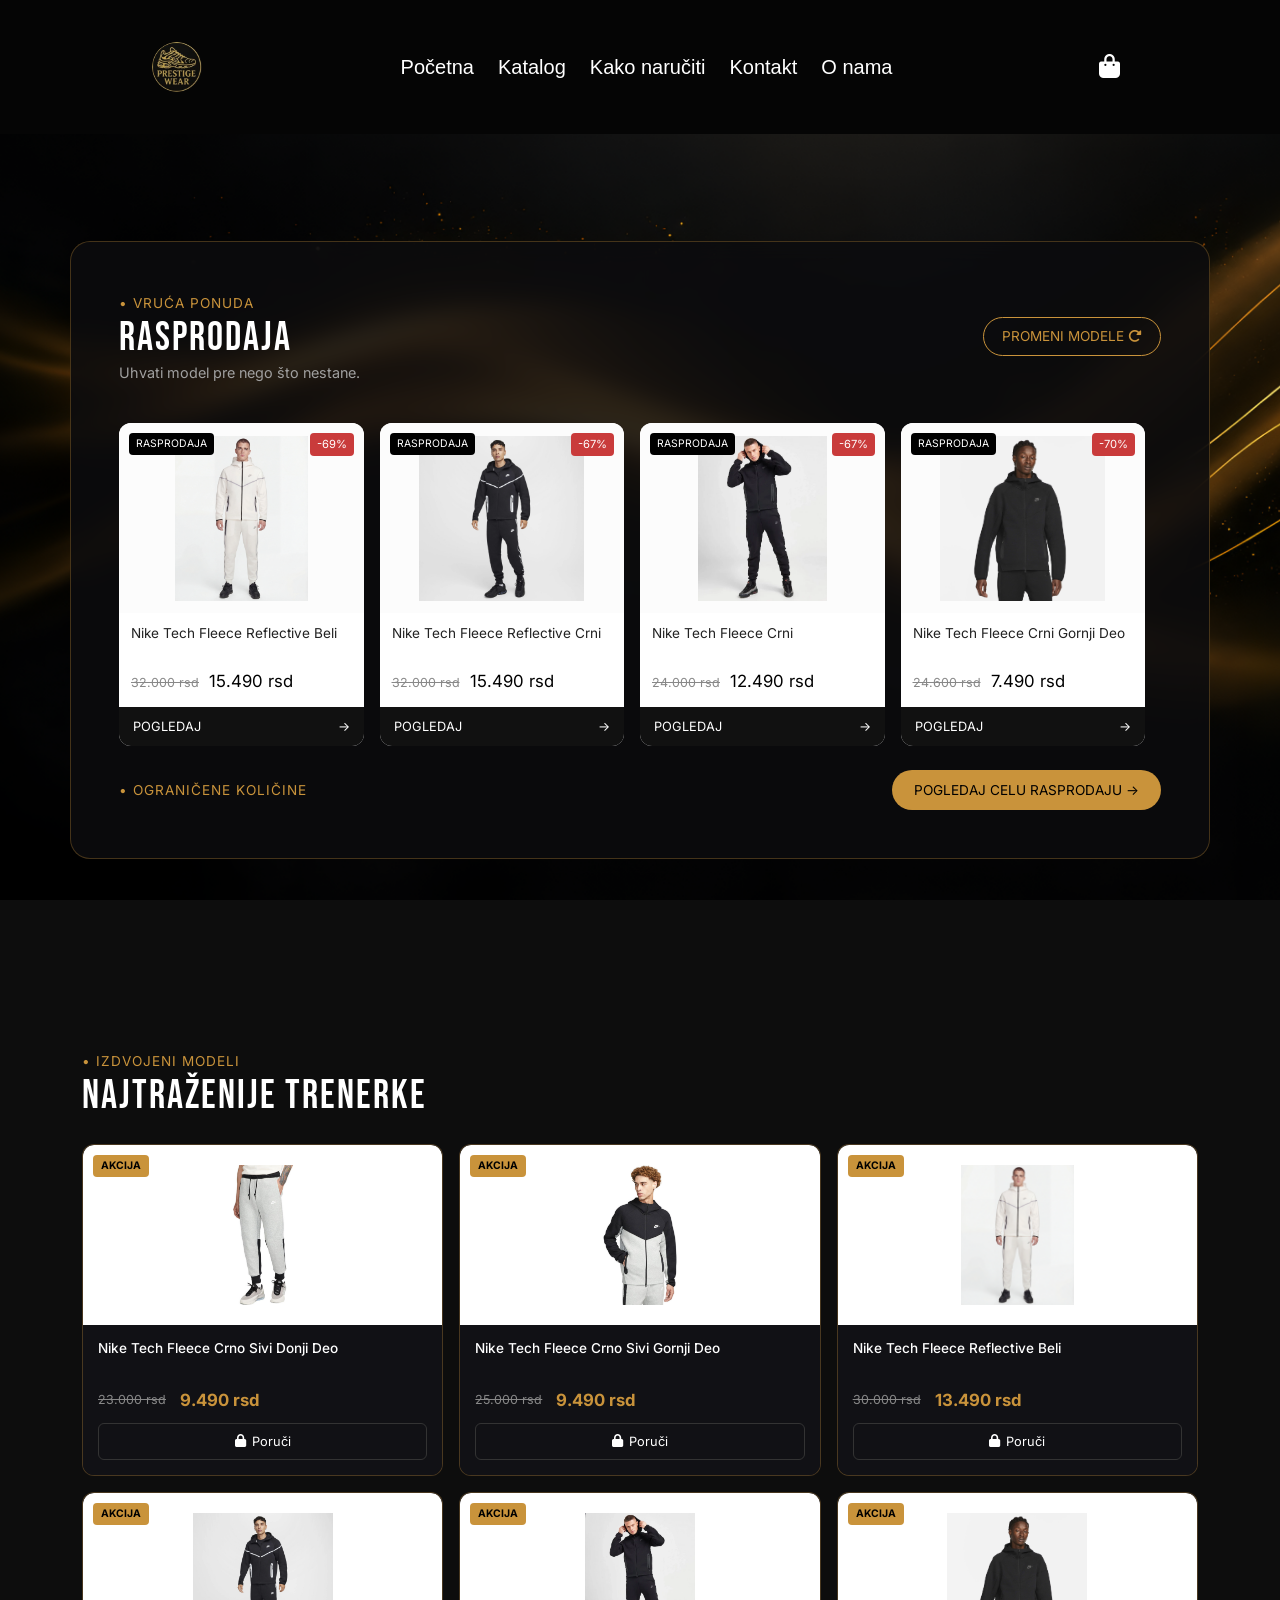
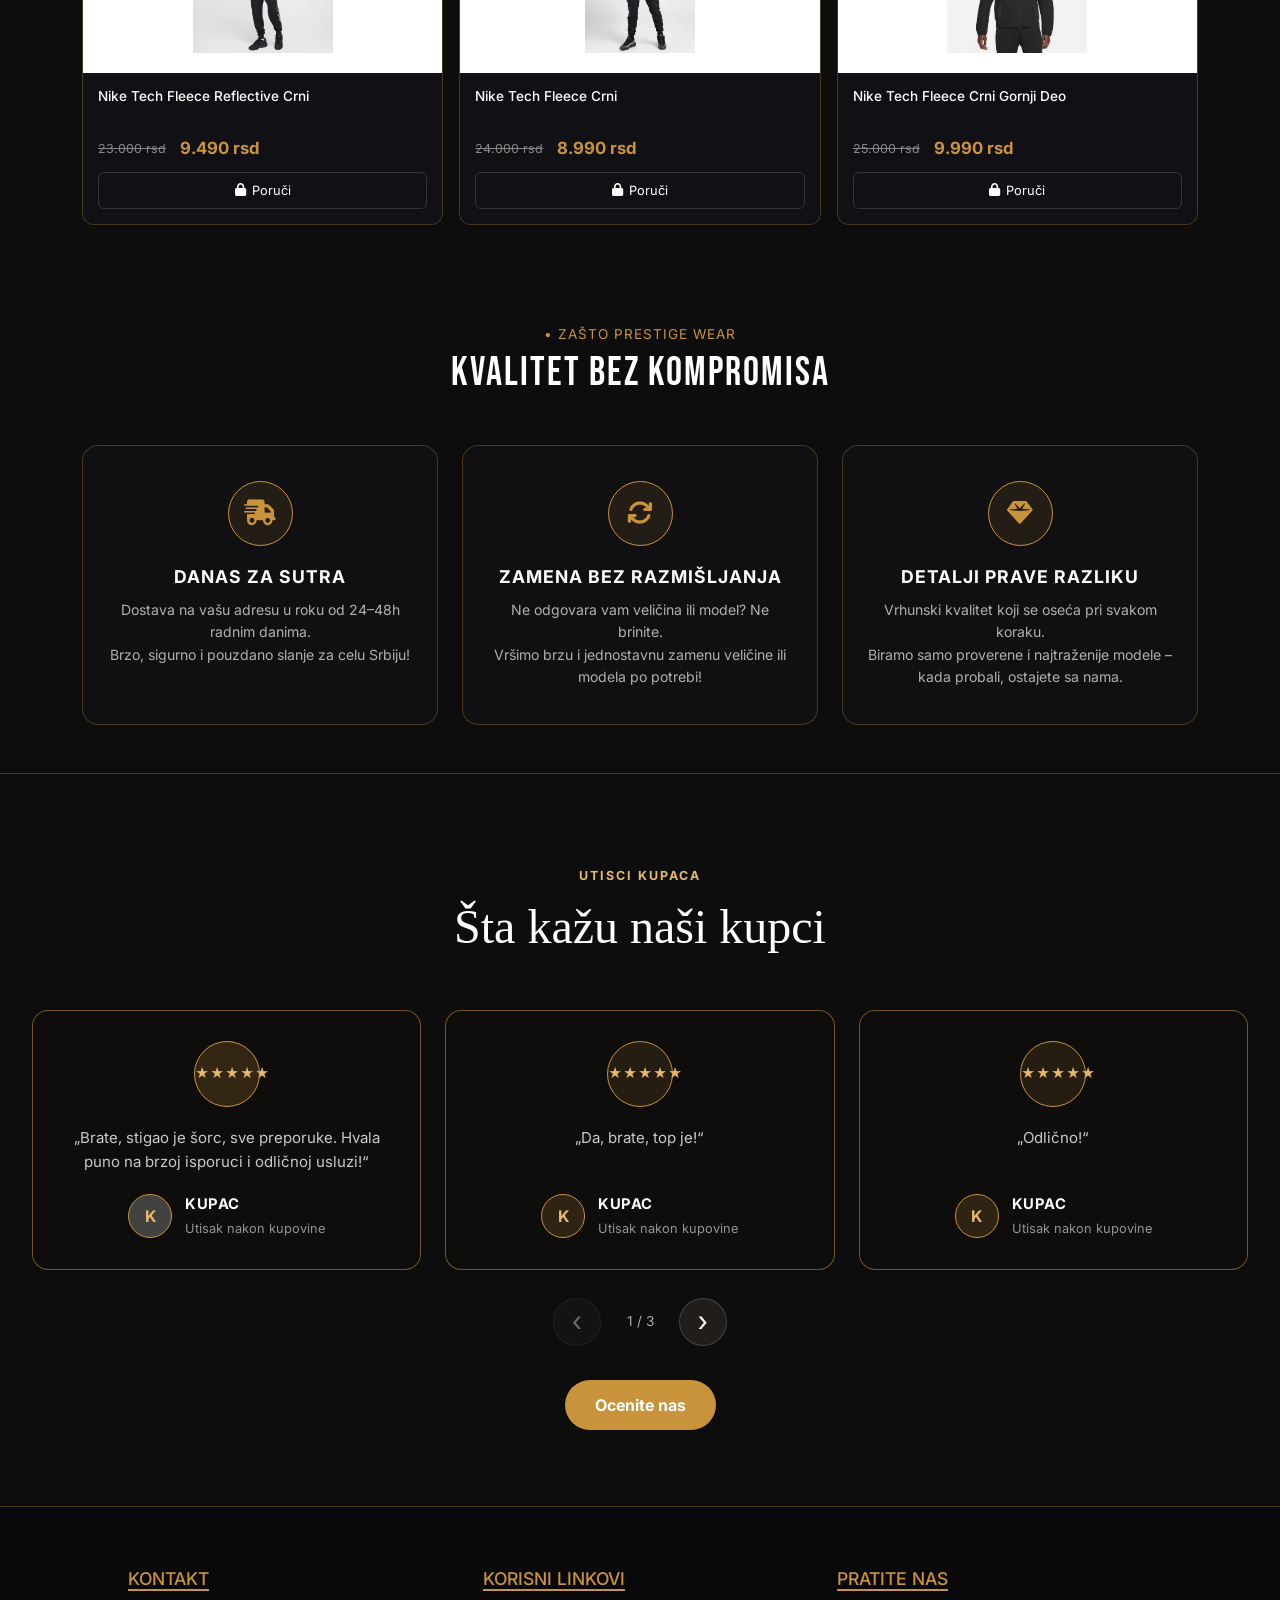
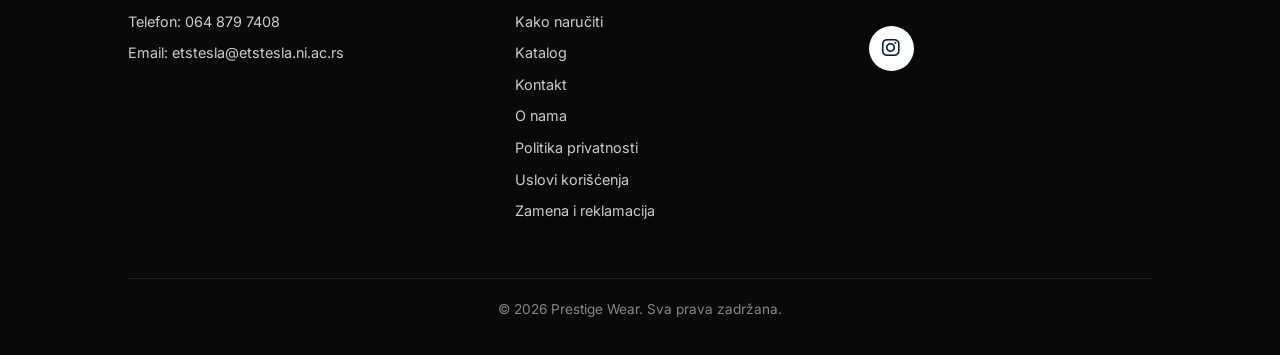
==== index.html @ f00d45bf "Verzija sa dodatom Syna-om i srednjene finese" ====
<!DOCTYPE html>
<html lang="sr">
<head>
    <meta charset="UTF-8">
    <meta name="viewport" content="width=device-width, initial-scale=1.0">
    <title>Prestige Wear | Oficijalni web shop</title>
    
    <link href="https://cdn.jsdelivr.net/npm/bootstrap@5.3.3/dist/css/bootstrap.min.css" rel="stylesheet">
    <link rel="stylesheet" href="./css/style.css">
    <link rel="stylesheet" href="https://cdnjs.cloudflare.com/ajax/libs/font-awesome/6.4.0/css/all.min.css">
    <link rel="preconnect" href="https://fonts.googleapis.com">
    <link rel="preconnect" href="https://fonts.gstatic.com" crossorigin>
    <link href="https://fonts.googleapis.com/css2?family=Bebas+Neue&family=Inter:wght@400;500;700&display=swap" rel="stylesheet">
    <link rel="shortcut icon" href="./img/733505578_18134725846534636_4153955688095906265_n.jpg" type="image/x-icon">
    <link rel="shortcut icon" href="./img/Logo.jpg" type="image/x-icon">
</head>
<body>
    
<header>
    <div class="navigacija d-flex justify-content-between align-items-center">
        <!-- Logo -->
        <a href="../index.html"><img src="../img/Logo.jpg" alt="Logo sajta" style="height: 50px; border-radius: 50%;"></a>
        
        <!-- Desktop Linkovi -->
        <ul class="d-none d-lg-flex mb-0 list-unstyled gap-4">
            <li><a href="../index.html" class="aktivno text-white text-decoration-none">Početna</a></li>
            <li><a href="./html/katalog.html" class="text-white text-decoration-none">Katalog</a></li>
            <li><a href="./html/kakonaruciti.html" class="text-white text-decoration-none">Kako naručiti</a></li>
            <li><a href="./html/kontakt.html" class="text-white text-decoration-none">Kontakt</a></li>
            <li><a href="./html/onama.html" class="text-white text-decoration-none">O nama</a></li>
        </ul>

        <div class="d-flex align-items-center gap-3">
            <!-- Hamburger meni dugme za mobilne -->
            <button class="hamburger-btn d-lg-none" id="otvori-meni">
                 <i class="fas fa-bars"></i>
            </button>
            

            <!-- Korpa -->
            <div class="nav-actions">
                <a href="./html/korpa.html" class="cart-icon-btn position-relative text-white text-decoration-none p-2">
                    <i class="fas fa-shopping-bag fs-4"></i>
                    <span id="broj-u-korpi" class="position-absolute top-0 start-100 translate-middle badge rounded-pill bg-warning text-dark fw-bold" style="display: none; font-size: 0.65rem;">0</span>
                </a>
            </div>
        </div>
    </div>
</header>

<!-- FULLSCREEN OVERLAY MENI (Stoji sakriven dok se ne klikne) -->
<div class="overlay-meni" id="mobilniOverlay">
    <div class="overlay-top">
        <img src="../img/Logo.jpg" alt="Logo sajta" style="border-radius: 50%;">
        <button class="zatvori-meni" id="zatvori-meni">
            ZATVORI <i class="fas fa-xmark"></i>
        </button>
    </div>
    <nav class="overlay-nav">
        <ul>
            <li><a href="../index.html" class="aktivno-overlay">Početna</a></li>
            <li><a href="./html/katalog.html">Katalog</a></li>
            <li><a href="./html/kakonaruciti.html">Kako naručiti</a></li>
            <li><a href="./html/kontakt.html">Kontakt</a></li>
            <li><a href="./html/onama.html">O nama</a></li>
        </ul>
    </nav>
</div>

    <!-- Hero sekcija -->
    <section id="hero" class="py-5">
        <div class="container hero-card-container p-4 p-md-5">
            <!-- Zaglavlje sekcije -->
            <div class="d-flex justify-content-between align-items-center mb-4 flex-wrap gap-3">
                <div>
                    <span class="sub-title">• VRUĆA PONUDA</span>
                    <h1 class="hero-main-title">RASPRODAJA</h1>
                    <p class="hero-subtext">Uhvati model pre nego što nestane.</p>
                </div>
                <div>
                    <button id="btn-promeni" class="btn-promeni-modele">
                        PROMENI MODELE <i class="fa-solid fa-rotate-right ms-1"></i>
                    </button>
                </div>
            </div>

            <!-- Kontejner za kartice -->
            <div class="row g-2 g-md-3" id="products-grid">
                
                <!-- PRVA GRUPA ARTIKALA (Prva 4 modela) -->
                <div class="row g-2 g-md-3 product-group" id="group-0">
                    <div class="col-6 col-lg-3">
                        <div class="product-card">
                            <span class="badge-rasprodaja">RASPRODAJA</span>
                            <span class="badge-popust">-69%</span>
                            <div class="product-img-wrap">
                                <img src="./img/reflectivetechbeli.webp" alt="Nike Air Jordan 4 Retro SE What The">
                            </div>
                            <div class="product-info">
                                <div class="product-title">Nike Tech Fleece Reflective Beli</div>
                                <div>
                                    <span class="price-old">32.000 rsd</span>
                                    <span class="price-new">15.490 rsd</span>
                                </div>
                            </div>
                            <a href="#" class="btn-pogledaj-card">
                                POGLEDAJ <span>&rarr;</span>
                            </a>
                        </div>
                    </div>

                    <div class="col-6 col-lg-3">
                        <div class="product-card">
                            <span class="badge-rasprodaja">RASPRODAJA</span>
                            <span class="badge-popust">-67%</span>
                            <div class="product-img-wrap">
                                <img src="./img/reflectivetechcrni.webp" alt="Nike Air Max Plus Tn Black Orbit Satin Finish">
                            </div>
                            <div class="product-info">
                                <div class="product-title">Nike Tech Fleece Reflective Crni</div>
                                <div>
                                    <span class="price-old">32.000 rsd</span>
                                    <span class="price-new">15.490 rsd</span>
                                </div>
                            </div>
                            <a href="#" class="btn-pogledaj-card">
                                POGLEDAJ <span>&rarr;</span>
                            </a>
                        </div>
                    </div>

                    <div class="col-6 col-lg-3">
                        <div class="product-card">
                            <span class="badge-rasprodaja">RASPRODAJA</span>
                            <span class="badge-popust">-67%</span>
                            <div class="product-img-wrap">
                                <img src="./img/nike tech fleece crni.webp" alt="Nike Air Max Plus TN3 University Blue">
                            </div>
                            <div class="product-info">
                                <div class="product-title">Nike Tech Fleece Crni</div>
                                <div>
                                    <span class="price-old">24.000 rsd</span>
                                    <span class="price-new">12.490 rsd</span>
                                </div>
                            </div>
                            <a href="#" class="btn-pogledaj-card">
                                POGLEDAJ <span>&rarr;</span>
                            </a>
                        </div>
                    </div>

                    <div class="col-6 col-lg-3">
                        <div class="product-card">
                            <span class="badge-rasprodaja">RASPRODAJA</span>
                            <span class="badge-popust">-70%</span>
                            <div class="product-img-wrap">
                                <img src="./img/nike tech fleece gornji deo.jpg" alt="Nike Air Max Plus TN3 Accent">
                            </div>
                            <div class="product-info">
                                <div class="product-title">Nike Tech Fleece Crni Gornji Deo</div>
                                <div>
                                    <span class="price-old">24.600 rsd</span>
                                    <span class="price-new">7.490 rsd</span>
                                </div>
                            </div>
                            <a href="#" class="btn-pogledaj-card">
                                POGLEDAJ <span>&rarr;</span>
                            </a>
                        </div>
                    </div>
                </div>

                <!-- DRUGA GRUPA ARTIKALA (Sledeća 4 modela) -->
                <div class="row g-2 g-md-3 product-group d-none" id="group-1">
                    <div class="col-6 col-lg-3">
                        <div class="product-card">
                            <span class="badge-rasprodaja">RASPRODAJA</span>
                            <span class="badge-popust">-64%</span>
                            <div class="product-img-wrap">
                                <img src="./img/techfleececrnosivikomplet.jpg" alt="Nike Air Max Plus Drift">
                            </div>
                            <div class="product-info">
                                <div class="product-title">Nike Tech Fleece Crno Sivi</div>
                                <div>
                                    <span class="price-old">25.000 rsd</span>
                                    <span class="price-new">12.490 rsd</span>
                                </div>
                            </div>
                            <a href="#" class="btn-pogledaj-card">
                                POGLEDAJ <span>&rarr;</span>
                            </a>
                        </div>
                    </div>

                    <div class="col-6 col-lg-3">
                        <div class="product-card">
                            <span class="badge-rasprodaja">RASPRODAJA</span>
                            <span class="badge-popust">-65%</span>
                            <div class="product-img-wrap">
                                <img src="./img/techfleececrnosivigornji.jpg" alt="Nike Air Max Plus Sunset">
                            </div>
                            <div class="product-info">
                                <div class="product-title">Nike Tech Fleece Crno Sivi Gornji Deo</div>
                                <div>
                                    <span class="price-old">22.500 rsd</span>
                                    <span class="price-new">7.990 rsd</span>
                                </div>
                            </div>
                            <a href="#" class="btn-pogledaj-card">
                                POGLEDAJ <span>&rarr;</span>
                            </a>
                        </div>
                    </div>

                    <div class="col-6 col-lg-3">
                        <div class="product-card">
                            <span class="badge-rasprodaja">RASPRODAJA</span>
                            <span class="badge-popust">-63%</span>
                            <div class="product-img-wrap">
                                <img src="./img/techfleececrnosividonjideo.jpg" alt="Nike Tech Fleece Komplet">
                            </div>
                            <div class="product-info">
                                <div class="product-title">Nike Tech Fleece Crno Sivi Donji Deo</div>
                                <div>
                                    <span class="price-old">18.000 rsd</span>
                                    <span class="price-new">6.490 rsd</span>
                                </div>
                            </div>
                            <a href="#" class="btn-pogledaj-card">
                                POGLEDAJ <span>&rarr;</span>
                            </a>
                        </div>
                    </div>

                    <div class="col-6 col-lg-3">
                        <div class="product-card">
                            <span class="badge-rasprodaja">RASPRODAJA</span>
                            <span class="badge-popust">-58%</span>
                            <div class="product-img-wrap">
                                <img src="./img/techfleecesivijkomplet.jpg" alt="Nike Duks Sa Kapuljačom Black">
                            </div>
                            <div class="product-info">
                                <div class="product-title">Nike Fleece Sivi</div>
                                <div>
                                    <span class="price-old">12.000 rsd</span>
                                    <span class="price-new">4.990 rsd</span>
                                </div>
                            </div>
                            <a href="#" class="btn-pogledaj-card">
                                POGLEDAJ <span>&rarr;</span>
                            </a>
                        </div>
                    </div>
                </div>

            </div>

            <!-- Podnožje sekcije -->
            <div class="d-flex justify-content-between align-items-center mt-4 flex-wrap gap-2">
                <span class="sub-title">• OGRANIČENE KOLIČINE</span>
                <a href="./html/katalog.html" class="btn-pogledaj-sve">POGLEDAJ CELU RASPRODAJU &rarr;</a>
            </div>
        </div>
    </section>

    <!-- Sekcija sa 6 kartica -->
    <section id="katalog" class="py-5">
        <div class="container">
            <div class="mb-4">
                <span class="sub-title">• IZDVOJENI MODELI</span>
                <h2 class="hero-main-title">NAJTRAŽENIJE TRENERKE</h2>
            </div>

            <div class="row g-3">
                <!-- Kartica 1 -->
                <div class="col-6 col-md-4">
                    <div class="catalog-card">
                        <span class="badge-akcija">AKCIJA</span>
                        <div class="catalog-img-wrap">
                            <img src="./img/techfleececrnosividonjideo.jpg" alt="Nike Air Max Plus TN Dark Obsidian">
                        </div>
                        <div class="catalog-info">
                            <div class="catalog-title">Nike Tech Fleece Crno Sivi Donji Deo</div>
                            <div class="catalog-prices">
                                <span class="price-old">23.000 rsd</span>
                                <span class="price-new-gold">9.490 rsd</span>
                            </div>
                            <a href="#" class="btn-odaberi">
                                <i class="fa-solid fa-lock"></i> Poruči
                            </a>
                        </div>
                    </div>
                </div>

                <!-- Kartica 2 -->
                <div class="col-6 col-md-4">
                    <div class="catalog-card">
                        <span class="badge-akcija">AKCIJA</span>
                        <div class="catalog-img-wrap">
                            <img src="./img/techfleececrnosivigornji.jpg" alt="Fragment Design x Nike Mind 001 Black">
                        </div>
                        <div class="catalog-info">
                            <div class="catalog-title">Nike Tech Fleece Crno Sivi Gornji Deo</div>
                            <div class="catalog-prices">
                                <span class="price-old">25.000 rsd</span>
                                <span class="price-new-gold">9.490 rsd</span>
                            </div>
                            <a href="#" class="btn-odaberi">
                                <i class="fa-solid fa-lock"></i> Poruči
                            </a>
                        </div>
                    </div>
                </div>

                <!-- Kartica 3 -->
                <div class="col-6 col-md-4">
                    <div class="catalog-card">
                        <span class="badge-akcija">AKCIJA</span>
                        <div class="catalog-img-wrap">
                            <img src="./img/reflectivetechbeli.webp" alt="Premiata MICK 5890">
                        </div>
                        <div class="catalog-info">
                            <div class="catalog-title">Nike Tech Fleece Reflective Beli</div>
                            <div class="catalog-prices">
                                <span class="price-old">30.000 rsd</span>
                                <span class="price-new-gold">13.490 rsd</span>
                            </div>
                            <a href="#" class="btn-odaberi">
                                <i class="fa-solid fa-lock"></i> Poruči
                            </a>
                        </div>
                    </div>
                </div>

                <!-- Kartica 4 -->
                <div class="col-6 col-md-4">
                    <div class="catalog-card">
                        <span class="badge-akcija">AKCIJA</span>
                        <div class="catalog-img-wrap">
                            <img src="./img/reflectivetechcrni.webp" alt="Nike Air Max Plus TN Light Blue">
                        </div>
                        <div class="catalog-info">
                            <div class="catalog-title">Nike Tech Fleece Reflective Crni</div>
                            <div class="catalog-prices">
                                <span class="price-old">23.000 rsd</span>
                                <span class="price-new-gold">9.490 rsd</span>
                            </div>
                            <a href="#" class="btn-odaberi">
                                <i class="fa-solid fa-lock"></i> Poruči
                            </a>
                        </div>
                    </div>
                </div>

                <!-- Kartica 5 -->
                <div class="col-6 col-md-4">
                    <div class="catalog-card">
                        <span class="badge-akcija">AKCIJA</span>
                        <div class="catalog-img-wrap">
                            <img src="./img/nike tech fleece crni.webp" alt="Nike Air Max Plus Volt Lime">
                        </div>
                        <div class="catalog-info">
                            <div class="catalog-title">Nike Tech Fleece Crni</div>
                            <div class="catalog-prices">
                                <span class="price-old">24.000 rsd</span>
                                <span class="price-new-gold">8.990 rsd</span>
                            </div>
                            <a href="#" class="btn-odaberi">
                                <i class="fa-solid fa-lock"></i> Poruči
                            </a>
                        </div>
                    </div>
                </div>

                <!-- Kartica 6 -->
                <div class="col-6 col-md-4">
                    <div class="catalog-card">
                        <span class="badge-akcija">AKCIJA</span>
                        <div class="catalog-img-wrap">
                            <img src="./img/nike tech fleece gornji deo.jpg" alt="Nike Air Max Plus TN3 Black">
                        </div>
                        <div class="catalog-info">
                            <div class="catalog-title">Nike Tech Fleece Crni Gornji Deo</div>
                            <div class="catalog-prices">
                                <span class="price-old">25.000 rsd</span>
                                <span class="price-new-gold">9.990 rsd</span>
                            </div>
                            <a href="#" class="btn-odaberi">
                                <i class="fa-solid fa-lock"></i> Poruči
                            </a>
                        </div>
                    </div>
                </div>

            </div>
        </div>
    </section>

    <!-- Sekcija: Kvalitet bez kompromisa -->
    <section id="prednosti" class="py-5">
        <div class="container">
            <!-- Naslov sekcije -->
            <div class="text-center mb-5">
                <span class="sub-title">• ZAŠTO PRESTIGE WEAR</span>
                <h2 class="hero-main-title mt-1">KVALITET BEZ KOMPROMISA</h2>
            </div>

            <div class="row g-4">
                <!-- Kartica 1 -->
                <div class="col-12 col-md-4">
                    <div class="feature-card">
                        <div class="feature-icon">
                            <i class="fa-solid fa-truck-fast"></i>
                        </div>
                        <h3 class="feature-title">DANAS ZA SUTRA</h3>
                        <p class="feature-text">
                            Dostava na vašu adresu u roku od 24–48h radnim danima.<br>
                            Brzo, sigurno i pouzdano slanje za celu Srbiju!
                        </p>
                    </div>
                </div>

                <!-- Kartica 2 -->
                <div class="col-12 col-md-4">
                    <div class="feature-card">
                        <div class="feature-icon">
                            <i class="fa-solid fa-arrows-rotate"></i>
                        </div>
                        <h3 class="feature-title">ZAMENA BEZ RAZMIŠLJANJA</h3>
                        <p class="feature-text">
                            Ne odgovara vam veličina ili model? Ne brinite.<br>
                            Vršimo brzu i jednostavnu zamenu veličine ili modela po potrebi!
                        </p>
                    </div>
                </div>

                <!-- Kartica 3 -->
                <div class="col-12 col-md-4">
                    <div class="feature-card">
                        <div class="feature-icon">
                            <i class="fa-solid fa-gem"></i>
                        </div>
                        <h3 class="feature-title">DETALJI PRAVE RAZLIKU</h3>
                        <p class="feature-text">
                            Vrhunski kvalitet koji se oseća pri svakom koraku.<br>
                            Biramo samo proverene i najtraženije modele – kada probali, ostajete sa nama.
                        </p>
                    </div>
                </div>
            </div>
        </div>
    </section>

    <!-- RECENZIJE I PREPORUKE SEKCIJA START -->
<section id="recenzije" class="reviews-section">
    <div class="container reviews-container">
        <div class="reviews-heading">
            <span class="reviews-eyebrow">UTISCI KUPACA</span>
            <h2>Šta kažu naši kupci</h2>
        </div>

        <div class="reviews-grid" id="reviews-grid" aria-live="polite">
          <div class="reviews-track" id="reviews-track">
            <article class="review-card is-featured">
                <div class="review-stars" aria-label="Pozitivan utisak">★★★★★</div>
                <p class="review-quote">„Brate, stigao je šorc, sve preporuke. Hvala puno na brzoj isporuci i odličnoj usluzi!“</p>
                <div class="review-source"><span class="review-avatar">K</span><span><strong>Kupac</strong><small>Utisak nakon kupovine</small></span></div>
            </article>
            <article class="review-card">
                <div class="review-stars" aria-label="Pozitivan utisak">★★★★★</div>
                <p class="review-quote">„Da, brate, top je!“</p>
                <div class="review-source"><span class="review-avatar">K</span><span><strong>Kupac</strong><small>Utisak nakon kupovine</small></span></div>
            </article>
            <article class="review-card">
                <div class="review-stars" aria-label="Pozitivan utisak">★★★★★</div>
                <p class="review-quote">„Odlično!“</p>
                <div class="review-source"><span class="review-avatar">K</span><span><strong>Kupac</strong><small>Utisak nakon kupovine</small></span></div>
            </article>
            <article class="review-card">
                <div class="review-stars" aria-label="Pozitivan utisak">★★★★★</div>
                <p class="review-quote">„Sve ful, imaš moje preporuke!“</p>
                <div class="review-source"><span class="review-avatar">K</span><span><strong>Kupac</strong><small>Utisak nakon kupovine</small></span></div>
            </article>
            <article class="review-card">
                <div class="review-stars" aria-label="Pozitivan utisak">★★★★★</div>
                <p class="review-quote">„Svaka pohvala za saradnju!“</p>
                <div class="review-source"><span class="review-avatar">K</span><span><strong>Kupac</strong><small>Utisak nakon kupovine</small></span></div>
            </article>
            <article class="review-card">
                <div class="review-stars" aria-label="Pozitivan utisak">★★★★★</div>
                <p class="review-quote">„Brza isporuka, hvala puno!“</p>
                <div class="review-source"><span class="review-avatar">K</span><span><strong>Kupac</strong><small>Utisak nakon kupovine</small></span></div>
            </article>
            <article class="review-card">
                <div class="review-stars" aria-label="Pozitivan utisak">★★★★★</div>
                <p class="review-quote">„Šorc je stigao, sve preporuke!“</p>
                <div class="review-source"><span class="review-avatar">K</span><span><strong>Kupac</strong><small>Utisak nakon kupovine</small></span></div>
            </article>
            <article class="review-card">
                <div class="review-stars" aria-label="Pozitivan utisak">★★★★★</div>
                <p class="review-quote">„Top je, hvala!“</p>
                <div class="review-source"><span class="review-avatar">K</span><span><strong>Kupac</strong><small>Utisak nakon kupovine</small></span></div>
            </article>
            <article class="review-card">
                <div class="review-stars" aria-label="Pozitivan utisak">★★★★★</div>
                <p class="review-quote">„Odlična usluga, sve pohvale!“</p>
                <div class="review-source"><span class="review-avatar">K</span><span><strong>Kupac</strong><small>Utisak nakon kupovine</small></span></div>
            </article>
          </div>
        </div>
        <div class="reviews-controls" aria-label="Navigacija kroz recenzije">
            <button class="reviews-arrow" type="button" id="reviews-prev" aria-label="Prethodne tri recenzije">&#8249;</button>
            <span class="reviews-page" id="reviews-page" aria-live="polite">1 / 1</span>
            <button class="reviews-arrow" type="button" id="reviews-next" aria-label="Sledeće tri recenzije">&#8250;</button>
        </div>

        <div class="review-form-wrap">
            <button class="review-open-button" type="button" id="review-open">Ocenite nas</button>
            <form class="review-form" id="review-form" hidden>
                <label for="review-name">Ime kupca</label>
                <input id="review-name" name="name" type="text" maxlength="60" placeholder="Unesite svoje ime" required>
                <label>Vaša ocena</label>
                <div class="review-rating" role="radiogroup" aria-label="Izaberite ocenu">
                    <button type="button" role="radio" aria-checked="false" aria-label="1 zvezdica" data-rating="1">★</button>
                    <button type="button" role="radio" aria-checked="false" aria-label="2 zvezdice" data-rating="2">★</button>
                    <button type="button" role="radio" aria-checked="false" aria-label="3 zvezdice" data-rating="3">★</button>
                    <button type="button" role="radio" aria-checked="false" aria-label="4 zvezdice" data-rating="4">★</button>
                    <button type="button" role="radio" aria-checked="false" aria-label="5 zvezdica" data-rating="5">★</button>
                </div>
                <label for="review-text">Vaš utisak</label>
                <textarea id="review-text" name="text" rows="4" maxlength="500" placeholder="Napišite svoje iskustvo..." required></textarea>
                <button class="review-submit" type="submit">Objavi recenziju</button>
            </form>
        </div>
    </div>
</section>


<footer>
        <div class="footer">
            <div>
                <h3>Kontakt</h3>
               <p>Telefon: <a href="tel:+381648797408" style="color: #ccc; text-decoration: none;">064 879 7408</a> </p>
                
                <p>Email: <a href="mailto:etstesla@etstesla.ni.ac.rs" target="_blank" style="color: #ccc; text-decoration: none;">etstesla@etstesla.ni.ac.rs</a></p>
            </div>
            <div id="korisnilinkovi">
                <h3>Korisni linkovi</h3>
                <ul>
                    <li><a href="./html/kakonaruciti.html">Kako naručiti</a></li>
                    <li><a href="./html/katalog.html">Katalog</a></li>
                    <li><a href="./html/kontakt.html">Kontakt</a></li>
                    <li><a href="./html/onama.html">O nama</a></li>
                    <li><a href="./html/politikaprivatnosti.html">Politika privatnosti</a></li>
                    <li><a href="./html/uslovikoriscenja.html">Uslovi korišćenja</a></li>
                    <li><a href="./html/zamenareklamacija.html">Zamena i reklamacija</a></li>
                </ul>
            </div>

            <div id="socijalnemreze">
                <h3>Pratite nas</h3>
                <div class="mreze-kontejner">
                    </a>
                    <a class="krug-mrezaig" href="https://www.instagram.com/prestigewear.rss/" target="_blank" >
                        <i class="fab fa-instagram"></i>
                    </a>
                    </a>
                </div>
            </div>
        </div>
        <p class="copyright">© 2026 Prestige Wear. Sva prava zadržana.</p>
    </footer>
  
    <script src="https://cdn.jsdelivr.net/npm/bootstrap@5.3.3/dist/js/bootstrap.bundle.min.js"></script>
    <script src="./js/script.js"></script>
</body>
</html>
---- css/style.css ----
:root {
    --gold-main: #c9933b;        /* Zlatna boja sa slike */
    --gold-light: #e6b86a;       /* Svetliji sjaj za hover */
    --dark-bg: #09090b;          /* Pozadina */
    --card-bg: #121215;          /* Tamna podloga za kontejner */
    --border-gold: rgba(201, 147, 59, 0.3);
}

html, body {
    overflow-x: hidden; 
    max-width: 100vw;
}

* {
    margin: 0;
    padding: 0;
    box-sizing: border-box;
}

/* Pozadina za ceo sajt (Fiksirana slika) */
body {
    background-color: #0d0d0d;
    background-image: url('../img/hero4.png');
    background-size: cover;
    background-position: center;
    background-repeat: no-repeat;
    background-attachment: fixed; /* Sprečava pomeranje slike pri skrolovanju */
    color: #ffffff;
    font-family: 'Inter', sans-serif;

    /* Pravila koja sprečavaju omekšavanje/zamućivanje slike u browseru */
    image-rendering: -webkit-optimize-contrast;
    image-rendering: crisp-edges;
}



/* --- NAVIGACIJA --- */
header {
    background-color: transparent; 
    padding: 30px; 

    /* --- Da bude fiksirana navigacija i da bude vidljiva preko slike --- */
    position: fixed;
    top: 0;
    left: 0;
    width: 100%;
    z-index: 1000;
    transition: all 0.3s ease; /* Glatki prelaz pri skrolovanju */
}

header.skrolovan {
    background-color: rgba(13, 13, 13, 0.95); /* Bogata tamna pozadina (nije providna) */
    border-bottom: 2px solid var(--gold-main); /* Zlatni rub na dnu za luksuzan kontrast */
    padding: 15px 30px;
    box-shadow: 0 10px 30px rgba(0, 0, 0, 0.8); /* Dublja senka da odvoji meni od sajta */
}

.navigacija {
    display: flex;
    justify-content: space-between; 
    align-items: center;
    width: 100%;
    padding: 0 10%;
}

.navigacija img {
    height: 60px; 
    object-fit: contain;
}

.navigacija ul {
    display: flex;
    gap: 40px; 
    list-style: none;
    justify-content: center; 
    width: 100%;
}

.navigacija ul li a {
    text-decoration: none;
    font-family: 'Poppins', sans-serif;
    font-weight: 400;
    font-size: 20px;
    color: #FFFFFF;
    transition: color 0.3s ease;
    position: relative;
}

/* Skrivena linija ispod linka u početku */
.navigacija ul li a::after {
    content: '';
    position: absolute;
    bottom: -5px; /* Koliko je linija udaljena ispod teksta */
    left: 0;
    width: 0;     /* Početna širina je 0 (ne vidi se) */
    height: 2px;  /* Debljina zlatne linije */
    background-color: var(--gold-main); /* Vuče tvoju zlatnu boju */
    transition: width 0.3s ease; /* Glatki efekat širenja */
}

/* Kada pređeš mišem, linija se širi na 100% širine teksta */
.navigacija ul li a:hover::after {
    width: 100%;
}

.navigacija ul li a:hover {
    color: var(--gold-main); 
}

 /* Ispravka širine liste da bi korpa stala desno */
.navigacija ul {
    width: auto !important; /* Umesto 100% da ne gura elemente */
    margin-bottom: 0;
}

/* Stil za ikonicu korpe u navigaciji */
.cart-icon-btn {
    transition: color 0.3s ease, transform 0.2s ease;
    display: inline-block;
}

.cart-icon-btn:hover {
    color: var(--gold-main) !important;
    transform: scale(1.1);
}

/* 1. Početno stanje navigacije - crna pozadina i prostor */
header {
    background-color: #050505; /* Elegantna tamna/crna pozadina */
    position: fixed; /* Zadržava navigaciju na vrhu */
    top: 0;
    left: 0;
    width: 100%;
    z-index: 1050; /* Osigurava da uvijek bude iznad ostalog sadržaja */
    transition: all 0.3s ease; /* Za gladak prijelaz kad skrolanje preuzme */
}

/* 2. Malo prostora unutar same navigacije da elementi "dišu" */
.navigacija {
    padding-top: 12px !important;
    padding-bottom: 12px !important;
}

/* 3. Guranje ostatka stranice prema dolje */
/* Ovo sprječava da se hero sekcija (zlatni okvir) zavuče ispod navigacije */
body {
    padding-top: 100px; /* Povećaj ili smanji ovaj broj ovisno o točnoj visini tvog logotipa/headera */
}


/*kraj navigacije*/

/* hero sekcija */
#hero {
    width: 100%;
    min-height: 100vh;
    padding: 120px 15px 40px 15px; /* Dodat veći gornji padding da navigacija ne prekriva vrh */
    display: flex;
    align-items: center;
    background: transparent; /* Prozirno da bi se videla fiksna pozadina */
}

/* Suptilna animacija elegantnog, finog zlatnog sjaja */
@keyframes goldGlow {
    0%, 100% {
        border-color: rgba(201, 147, 59, 0.25);
        box-shadow: 0 15px 35px rgba(0, 0, 0, 0.6), 0 0 15px rgba(201, 147, 59, 0.1);
    }
    50% {
        border-color: rgba(201, 147, 59, 0.45);
        box-shadow: 0 20px 40px rgba(0, 0, 0, 0.7), 0 0 22px rgba(201, 147, 59, 0.2);
    }
}




/* Glavni tamni kontejner sa novim, profesionalnim ivicama */
.hero-card-container {
    background: rgba(12, 12, 15, 0.85);
    border: 1px solid var(--border-gold);
    border-radius: 20px;
    backdrop-filter: blur(12px);
    -webkit-backdrop-filter: blur(12px);
    animation: goldGlow 6s ease-in-out infinite;
    transition: border-color 0.3s ease, box-shadow 0.3s ease;
}

.sub-title {
    color: var(--gold-main);
    font-size: 0.85rem;
    letter-spacing: 1px;
}

.hero-main-title {
    font-size: 2.5rem;
    color: #ffffff;
    letter-spacing: 2px;
    margin: 0;
    font-family: 'Bebas Neue', sans-serif;
}

.hero-subtext {
    color: #a0a0a0;
    font-size: 0.9rem;
    margin: 0;
}

/* Dugme Promeni Modele */
.btn-promeni-modele {
    background: transparent;
    color: var(--gold-main);
    border: 1px solid var(--gold-main);
    padding: 8px 18px;
    border-radius: 20px;
    font-size: 0.85rem;
    cursor: pointer;
    transition: all 0.3s ease;
    display: inline-flex;
    align-items: center;
}

.btn-promeni-modele i {
    transition: transform 0.4s ease;
}

.btn-promeni-modele:hover {
    background: var(--gold-main);
    color: #000000;
    box-shadow: 0 0 12px rgba(201, 147, 59, 0.4);
}

.btn-promeni-modele:hover i {
    transform: rotate(180deg);
}

/* Animacija pojavljivanja kartica pri zameni */
@keyframes fadeInCard {
    from {
        opacity: 0;
        transform: translateY(8px);
    }
    to {
        opacity: 1;
        transform: translateY(0);
    }
}

/* Kartica proizvoda */
.product-card {
    background: #ffffff;
    border-radius: 12px;
    overflow: hidden;
    position: relative;
    display: flex;
    flex-direction: column;
    justify-content: space-between;
    height: 100%;
    transition: transform 0.3s ease, box-shadow 0.3s ease;
    animation: fadeInCard 0.35s ease-out forwards;
}

.product-card:hover {
    transform: translateY(-4px);
    box-shadow: 0 8px 20px rgba(201, 147, 59, 0.25);
}

.badge-rasprodaja {
    position: absolute;
    top: 10px;
    left: 10px;
    background: #000000;
    color: #ffffff;
    font-size: 0.65rem;
    padding: 3px 7px;
    border-radius: 4px;
    z-index: 2;
}

.badge-popust {
    position: absolute;
    top: 10px;
    right: 10px;
    background: #c93b3b;
    color: #ffffff;
    font-size: 0.7rem;
    padding: 3px 7px;
    border-radius: 4px;
    z-index: 2;
}

.product-img-wrap {
    padding: 15px 10px;
    text-align: center;
    background: #fcfcfc;
    overflow: hidden;
    height: 190px; /* Fiksna visina za savršeno poravnanje kartica */
    display: flex;
    align-items: center;
    justify-content: center;
}

.product-img-wrap img {
    max-height: 165px; /* Povećane slike da budu uočljivije */
    object-fit: contain;
    width: 100%;
    transition: transform 0.3s ease;
}

.product-card:hover .product-img-wrap img {
    transform: scale(1.08); /* Jači zoom efekat na hover */
}

.product-info {
    padding: 12px;
    background: #ffffff;
}

.product-title {
    font-size: 0.85rem;
    color: #222222;
    margin-bottom: 8px;
    min-height: 36px;
    line-height: 1.3;
}

.price-old {
    text-decoration: line-through;
    color: #888888;
    font-size: 0.78rem;
    margin-right: 6px;
}

.price-new {
    color: #000000;
    font-size: 1.05rem;
}

/* Dugmad na dnu */
.btn-pogledaj-card {
    background: #111111;
    color: #ffffff;
    text-decoration: none;
    display: flex;
    justify-content: space-between;
    align-items: center;
    padding: 10px 14px;
    font-size: 0.8rem;
    transition: background 0.2s ease;
}

.btn-pogledaj-card:hover {
    background: var(--gold-main);
    color: #000000;
}

.btn-pogledaj-sve {
    background: var(--gold-main);
    color: #000000;
    padding: 10px 22px;
    border-radius: 20px;
    text-decoration: none;
    font-size: 0.85rem;
    transition: all 0.3s ease;
}

.btn-pogledaj-sve:hover {
    background: var(--gold-light);
    box-shadow: 0 0 12px rgba(230, 184, 106, 0.4);
}

/* --- STILOVI ZA NOVU SEKCIJU SA 6 KARTICA --- */
.catalog-card {
    background: #111115;
    border-radius: 12px;
    overflow: hidden;
    position: relative;
    border: 1px solid var(--border-gold);
    display: flex;
    flex-direction: column;
    justify-content: space-between;
    height: 100%;
    transition: transform 0.3s ease, box-shadow 0.3s ease;
}

.catalog-card:hover {
    transform: translateY(-5px);
    box-shadow: 0 8px 25px rgba(201, 147, 59, 0.25);
    border-color: var(--gold-main);
}

.badge-akcija {
    position: absolute;
    top: 10px;
    left: 10px;
    background: var(--gold-main);
    color: #000000;
    font-size: 0.65rem;
    font-weight: 700;
    padding: 3px 8px;
    border-radius: 4px;
    z-index: 2;
}

.catalog-img-wrap {
    background: #ffffff;
    padding: 20px 10px;
    text-align: center;
    border-top-left-radius: 11px;
    border-top-right-radius: 11px;
}

.catalog-img-wrap img {
    max-height: 140px;
    width: 100%;
    object-fit: contain;
    transition: transform 0.3s ease;
}

.catalog-card:hover .catalog-img-wrap img {
    transform: scale(1.05);
}

.catalog-info {
    padding: 15px;
    background: #111115;
    display: flex;
    flex-direction: column;
    gap: 10px;
}

.catalog-title {
    font-size: 0.85rem;
    color: #ffffff;
    font-weight: 500;
    min-height: 38px;
    line-height: 1.3;
}

.catalog-prices {
    display: flex;
    align-items: center;
    gap: 8px;
}

.price-new-gold {
    color: var(--gold-main);
    font-size: 1.05rem;
    font-weight: 700;
}

.btn-odaberi {
    background: transparent;
    color: #ffffff;
    border: 1px solid #333333;
    border-radius: 6px;
    padding: 8px 12px;
    text-decoration: none;
    font-size: 0.8rem;
    text-align: center;
    transition: all 0.3s ease;
    display: flex;
    align-items: center;
    justify-content: center;
    gap: 6px;
}

.btn-odaberi:hover {
    background: var(--gold-main);
    color: #000000;
    border-color: var(--gold-main);
}

/* --- SEKCIJA: KVALITET BEZ KOMPROMISA --- */
#prednosti {
    background: transparent;
}

.feature-card {
    background: rgba(18, 18, 21, 0.85);
    border: 1px solid var(--border-gold);
    border-radius: 16px;
    padding: 35px 25px;
    text-align: center;
    height: 100%;
    display: flex;
    flex-direction: column;
    align-items: center;
    justify-content: flex-start;
    transition: transform 0.3s ease, border-color 0.3s ease, box-shadow 0.3s ease;
    backdrop-filter: blur(5px);
}

.feature-card:hover {
    transform: translateY(-6px);
    border-color: var(--gold-main);
    box-shadow: 0 10px 30px rgba(201, 147, 59, 0.2);
}

.feature-icon {
    width: 65px;
    height: 65px;
    background: rgba(201, 147, 59, 0.1);
    border: 1px solid var(--gold-main);
    border-radius: 50%;
    display: flex;
    align-items: center;
    justify-content: center;
    margin-bottom: 20px;
    color: var(--gold-main);
    font-size: 1.6rem;
    transition: all 0.3s ease;
}

.feature-card:hover .feature-icon {
    background: var(--gold-main);
    color: #000000;
    box-shadow: 0 0 15px rgba(201, 147, 59, 0.5);
}

.feature-title {
    font-size: 1.1rem;
    font-weight: 700;
    color: #ffffff;
    letter-spacing: 1px;
    margin-bottom: 12px;
}

.feature-text {
    font-size: 0.88rem;
    color: #b0b0b0;
    line-height: 1.6;
    margin: 0;
}





/* --- RECENZIJE: tamne kartice sa zlatnim akcentima --- */
.reviews-section { padding: 88px 0 76px; background: transparent; border-top: 1px solid var(--border-gold); border-bottom: 1px solid var(--border-gold); }
.reviews-container { max-width: 1240px; }
.reviews-heading { text-align: center; margin-bottom: 54px; }
.reviews-eyebrow { color: var(--gold-light); font-size: .78rem; font-weight: 700; letter-spacing: 2px; }
.reviews-heading h2 { margin: 12px 0 0; color: #fff; font-family: Georgia, 'Times New Roman', serif; font-size: clamp(2rem, 4vw, 3rem); font-weight: 400; }
.reviews-grid { display: grid; grid-template-columns: repeat(3, minmax(0, 1fr)); gap: 24px; }
.reviews-grid .review-card { display: flex; flex-direction: column; min-width: 0; padding: 30px; overflow: hidden; border: 1px solid rgba(255,255,255,.09); border-radius: 12px; background: #171513; transition: background .25s ease, border-color .25s ease, transform .25s ease; }
.reviews-grid .review-card.is-featured { background: #80602f; border-color: #a77c3e; transform: translateY(-3px); }
.review-stars { margin-bottom: 18px; color: var(--gold-light); letter-spacing: 2px; }
.review-card.is-featured .review-stars { color: #f5dfb9; }
.reviews-grid .review-card img { display: block; width: 100%; height: 165px; object-fit: cover; object-position: top; border-radius: 7px; filter: none; }
.reviews-grid .review-card img:hover { transform: none; cursor: default; box-shadow: none; }
.review-source { display: flex; align-items: center; gap: 13px; margin-top: 20px; color: #fff; }
.review-source strong, .review-source small { display: block; }
.review-source strong { font-size: .92rem; }
.review-source small { margin-top: 4px; color: rgba(255,255,255,.68); font-size: .8rem; }
.review-avatar { display: grid; width: 44px; height: 44px; flex: 0 0 44px; place-items: center; border-radius: 50%; background: var(--gold-main); color: white; font-weight: 700; }
.review-card.is-featured .review-avatar { background: rgba(255,255,255,.22); }
.reviews-controls { display: flex; align-items: center; justify-content: center; gap: 18px; margin-top: 38px; }
.reviews-arrow { display: grid; width: 48px; height: 48px; place-items: center; border: 1px solid rgba(255,255,255,.16); border-radius: 50%; background: #201d1a; color: white; font-size: 1.8rem; line-height: 1; transition: border-color .2s ease, background .2s ease; }
.reviews-arrow:hover { border-color: var(--gold-main); background: #30271b; }
.reviews-dots { display: flex; align-items: center; gap: 8px; }
.reviews-dots span { width: 8px; height: 8px; border-radius: 20px; background: #514a41; transition: width .2s ease, background .2s ease; }
.reviews-dots span.is-active { width: 23px; background: var(--gold-main); }
@media (max-width: 767.98px) {
    .reviews-section { padding: 64px 0 54px; }
    .reviews-heading { margin-bottom: 32px; }
    .reviews-grid { grid-template-columns: 1fr; gap: 16px; }
    .reviews-grid .review-card:not(.is-featured) { display: none; }
    .reviews-grid .review-card { padding: 23px; }
    .reviews-grid .review-card img { height: 210px; }
}
/* Unos i prikaz recenzija kupaca */
.reviews-grid:empty { display: none; }
.reviews-grid .review-card { gap: 14px; }
.review-quote { margin: 0; color: rgba(255,255,255,.86); font-family: Georgia, 'Times New Roman', serif; font-size: 1.08rem; font-style: italic; line-height: 1.65; overflow-wrap: anywhere; }
.review-form-wrap { max-width: 620px; margin: 34px auto 0; text-align: center; }
.review-open-button, .review-submit { border: 0; border-radius: 999px; background: var(--gold-main); color: #fff; font-weight: 700; padding: 13px 30px; transition: background .2s ease, transform .2s ease; }
.review-open-button:hover, .review-submit:hover { background: var(--gold-light); color: #171513; transform: translateY(-1px); }
.review-form { display: grid; gap: 10px; margin-top: 22px; padding: 26px; border: 1px solid var(--border-gold); border-radius: 12px; background: #171513; text-align: left; }
.review-form[hidden] { display: none; }
.review-form label { color: #fff; font-size: .9rem; font-weight: 600; }
.review-form input, .review-form textarea { width: 100%; border: 1px solid rgba(255,255,255,.16); border-radius: 7px; background: #0d0d0d; color: #fff; padding: 11px 13px; font: inherit; }
.review-form input:focus, .review-form textarea:focus { outline: 2px solid var(--gold-main); outline-offset: 1px; }
.review-rating { display: flex; gap: 5px; margin: -3px 0 8px; }
.review-rating button { padding: 0 3px; border: 0; background: none; color: #655d52; font-size: 2rem; line-height: 1.2; cursor: pointer; }
.review-rating button:hover, .review-rating button.selected { color: var(--gold-light); }
.review-submit { justify-self: start; margin-top: 7px; }
@media (max-width: 767.98px) { .reviews-grid .review-card:not(.is-featured) { display: flex; } }
/* Tri kartice po stranici recenzija, sa strelicama za sledeću grupu */
.reviews-grid { display: block; overflow: hidden; }
.reviews-track { display: flex; gap: 24px; width: 100%; transition: transform .4s ease; }
.reviews-grid .review-card { flex: 0 0 calc((100% - 48px) / 3); }
.reviews-controls { margin-top: 28px; }
.reviews-arrow:disabled { opacity: .38; cursor: default; }
.reviews-arrow:disabled:hover { border-color: rgba(255,255,255,.16); background: #201d1a; }
.reviews-page { min-width: 42px; color: rgba(255,255,255,.65); text-align: center; font-size: .85rem; }
@media (max-width: 767.98px) {
    .reviews-track { gap: 16px; }
    .reviews-grid .review-card { flex-basis: 100%; }
}
/* Recenzije u stilu zlatnih kartica sajta */
.reviews-grid .review-card,
.reviews-grid .review-card.is-featured {
    min-height: 260px;
    align-items: center;
    justify-content: flex-start;
    gap: 17px;
    padding: 30px 24px;
    border: 1px solid rgba(201,147,59,.55);
    border-radius: 16px;
    background: rgba(15,14,13,.84);
    text-align: center;
    transform: none;
    backdrop-filter: blur(3px);
}
.reviews-grid .review-card:hover {
    border-color: var(--gold-main);
    box-shadow: 0 10px 28px rgba(0,0,0,.32), 0 0 18px rgba(201,147,59,.12);
    transform: translateY(-3px);
}
.reviews-grid .review-stars {
    display: grid;
    width: 66px;
    height: 66px;
    flex: 0 0 66px;
    place-items: center;
    margin: 0 auto 2px;
    border: 1px solid var(--gold-main);
    border-radius: 50%;
    background: rgba(201,147,59,.12);
    color: var(--gold-light);
    font-size: .85rem;
    letter-spacing: 1px;
}
.reviews-grid .review-card.is-featured .review-stars { color: var(--gold-light); background: rgba(201,147,59,.2); }
.reviews-grid .review-quote { flex: 1; color: rgba(255,255,255,.78); font-family: 'Inter', sans-serif; font-size: .94rem; font-style: normal; line-height: 1.65; }
.reviews-grid .review-source { justify-content: center; margin-top: auto; text-align: left; }
.reviews-grid .review-source strong { color: #fff; text-transform: uppercase; letter-spacing: .5px; }
.reviews-grid .review-source small { color: rgba(255,255,255,.56); }
.reviews-grid .review-avatar { border: 1px solid var(--gold-main); background: rgba(201,147,59,.18); color: var(--gold-light); }
@media (max-width: 767.98px) {
    .reviews-grid .review-card, .reviews-grid .review-card.is-featured { min-height: 250px; padding: 26px 22px; }
}

/* --- KRAJ RECENZIJA --- */

/* --- FOOTER --- */
footer {
    background-color: var(--dark-bg);
    color: #ffffff;
    padding: 60px 10% 20px 10%;
}

.footer {
    display: flex;
    justify-content: space-between;
    gap: 40px;
    margin-bottom: 40px;
}

.footer div {
    flex: 1;
}

.footer h3 {
    color: var(--gold-main);
    font-size: 1.1rem;
    margin-bottom: 20px;
    text-transform: uppercase;
    border-bottom: 2px solid var(--gold-main);
    display: inline-block;
}

.footer p, .footer ul li {
    font-size: 0.9rem;
    color: #ccc;
    margin-bottom: 10px;
}

.footer ul {
    list-style: none;
}

.footer ul li a {
    text-decoration: none;
    color: #ccc;
    transition: color 0.3s;
}



.footer ul li a:hover {
    color: var(--gold-main);
}

/* --- IKONE SOCIJALNIH MREŽA --- */

.mreze-kontejner {
    display: flex;
    gap: 15px;
    margin-top: 15px;
}


.krug-mreza, .krug-mrezaig, .krug-mrezayt {
    display: flex;
    justify-content: center;
    align-items: center;
    
    width: 45px;            
    height: 45px;           
    background-color: #ffffff;
    border-radius: 50%;     
    text-decoration: none; 
    
    transition: transform 0.3s ease, background-color 0.3s ease; 
}


.krug-mreza i, .krug-mrezaig, .krug-mrezayt {
    font-size: 20px;         
    color: #061c30;          
    transition: color 0.3s ease;
    margin-right: auto;
    margin-left: 10%;
}


.krug-mrezaig:hover {
    background-color: #E1306C; 
    transform: translateY(-3px);
}

.krug-mreza:hover i {
    color: #ffffff;
}

.copyright {
    text-align: center;
    border-top: 1px solid rgba(255, 255, 255, 0.1);
    padding-top: 20px;
    font-size: 0.85rem;
    color: #888;
}

/* --- KRAJ FOOTER --- */

/* Stilovi za Recenzije */
.review-card {
    overflow: hidden; /* Sprečava da slika iskoči iz okvira kad se zumira */
}

.review-card img {
    height: auto; 
    filter: grayscale(30%); /* Blago prigušene boje da se uklope u dark temu */
    transition: transform 0.4s ease, filter 0.4s ease, box-shadow 0.4s ease;
}

/* Hover efekat kada korisnik pređe mišem preko slike */
.review-card img:hover {
    transform: scale(1.05);
    filter: grayscale(0%);
    box-shadow: 0 10px 20px rgba(255, 255, 255, 0.1);
    cursor: pointer;
}

.btn-outline-light {
    border-width: 2px;
    transition: all 0.3s ease;
}

.btn-outline-light:hover {
    background-color: #ffffff;
    color: #0d0d0d;
}

/*kraj stilova za recenzije*/




/* --- HAMBURGER DUGME U HEADERU --- */
.hamburger-btn {
    background: none;
    border: none;
    color: white;
    font-size: 24px; 
    cursor: pointer;
    display: flex;
    align-items: center;
    padding: 10px;
    transition: transform 0.2s ease, color 0.2s ease;
}

.hamburger-btn:hover {
    color: #ffc107; /* Zlatna/Žuta boja */
    transform: scale(1.05);
}

/* --- OVERLAY MENI PREKO CELOG EKRANA --- */
.overlay-meni {
    position: fixed;
    top: 0;
    left: 0;
    width: 100vw;
    height: 100vh;
    background-color: rgba(10, 10, 10, 0.98); /* Tamna pozadina umesto plave */
    z-index: 9999; 
    display: flex;
    flex-direction: column;
    
    /* Animacija sakrivanja */
    opacity: 0;
    visibility: hidden;
    transform: translateY(-20px); 
    transition: opacity 0.4s ease, visibility 0.4s ease, transform 0.4s ease;
}

/* Klasa koja se dodaje preko JS-a kada se klikne */
.overlay-meni.otvoren {
    opacity: 1;
    visibility: visible;
    transform: translateY(0);
}

/* Vrh overlay menija (Logo i dugme zatvori) */
.overlay-top {
    display: flex;
    justify-content: space-between;
    align-items: center;
    padding: 20px 5%;
}

.overlay-top img {
    height: 50px;
}

/* Dugme ZATVORI */
.zatvori-meni {
    background: transparent;
    color: #fff;
    font-size: 1rem;
    font-weight: bold;
    display: flex;
    align-items: center;
    gap: 10px;
    cursor: pointer;
    border: 1px solid rgba(255, 255, 255, 0.3);
    padding: 8px 16px;
    border-radius: 30px;
    transition: all 0.3s ease;
}

.zatvori-meni:hover {
    background-color: rgba(255, 255, 255, 0.1);
    border-color: #ffc107;
    color: #ffc107;
}

/* Linkovi unutar menija */
.overlay-nav {
    flex-grow: 1;
    display: flex;
    flex-direction: column;
    justify-content: center; 
    padding-left: 10%; 
}

.overlay-nav ul {
    list-style: none;
    padding: 0;
    margin: 0;
}

.overlay-nav ul li {
    margin: 15px 0;
}

.overlay-nav ul li a {
    color: #fff;
    text-decoration: none;
    font-size: 3rem; 
    font-weight: 600;
    text-transform: uppercase;
    transition: color 0.3s ease;
}

.overlay-nav ul li a:hover,
.overlay-nav ul li a.aktivno-overlay {
    color: #ffc107; /* Zlatna/žuta umesto plave */
}

/* Za manje telefone */
@media (max-width: 768px) {
    .overlay-nav ul li a {
        font-size: 2.2rem; 
    }
}


/* --- OPTIMIZACIJA ZA MOBILNE UREĐAJE (do 768px) --- */
@media (max-width: 768px) {


    .hero-main-title {
        font-size: 1.8rem;
    }
    
    .hero-card-container {
        padding: 20px 12px !important;
    }

    .btn-pogledaj-sve, .btn-promeni-modele {
        width: 100%;
        justify-content: center;
        text-align: center;
    }

    .product-img-wrap {
        height: 140px;
    }

    .product-img-wrap img {
        max-height: 120px;
    }

    .product-title {
        font-size: 0.78rem;
        min-height: 32px;
    }

    .catalog-img-wrap img {
        max-height: 100px;
    }

    .catalog-title {
        font-size: 0.75rem;
        min-height: 32px;
    }

    .btn-odaberi {
        font-size: 0.75rem;
        padding: 6px 8px;
    }

    .feature-card {
        padding: 25px 18px;
    }
    
    .feature-title {
        font-size: 1rem;
    }

    .feature-text {
        font-size: 0.82rem;
    }
    
    /* 1. POPRAVAK NAVIGACIJE */
    .navigacija {
        display: flex !important;
        flex-direction: row !important;
        justify-content: space-between !important;
        align-items: center !important;
        padding: 10px 15px !important;
        width: 100%;
        box-sizing: border-box;
        
    }

    /* Smanjivanje logotipa da ne probija zlatni okvir */
    .navigacija img {
        height: 40px !important; /* Podešeno za mobilni */
        width: auto;
    }

    /* Poravnavanje hamburgera i korpe u savršenu liniju */
    .navigacija .gap-3 {
        gap: 12px !important;
        align-items: center !important;
        display: flex !important;
    }

    .hamburger-btn, .cart-icon-btn {
        padding: 5px !important;
        margin: 0 !important;
    }

    .hamburger-btn i {
        font-size: 22px !important;
    }

    /* 2. POPRAVAK FOOTERA (Uspravni raspored) */
    footer, .footer {
        display: flex !important;
        flex-direction: column !important; /* Stavlja elemente jedan ispod drugog */
        align-items: center !important;
        text-align: center !important;
        padding: 40px 15px !important;
        gap: 35px !important; /* Razmak između sekcija footera */
        width: 100% !important;
        box-sizing: border-box;
    }

    /* Prilagođavanje širine unutrašnjih elemenata footera */
    footer div, .footer div, 
    footer .col-lg-3, footer .col-md-6,
    .footer .col-lg-3, .footer .col-md-6 {
        width: 100% !important;
        margin-bottom: 10px !important;
        display: flex !important;
        flex-direction: column !important;
        align-items: center !important;
    }

    

    /* Centriranje linkova i društvenih mreža u footeru */
    footer ul, .footer ul {
        padding: 0 !important;
        align-items: center !important;
    }

    .mreze-kontejner {
    justify-content: center !important; /* Centriranje ikonica društvenih mreža */
    display: flex !important;
    margin-top: 7% !important;
    margin-left: 67% !important; /* Pravi odgovarajući razmak */
}
}
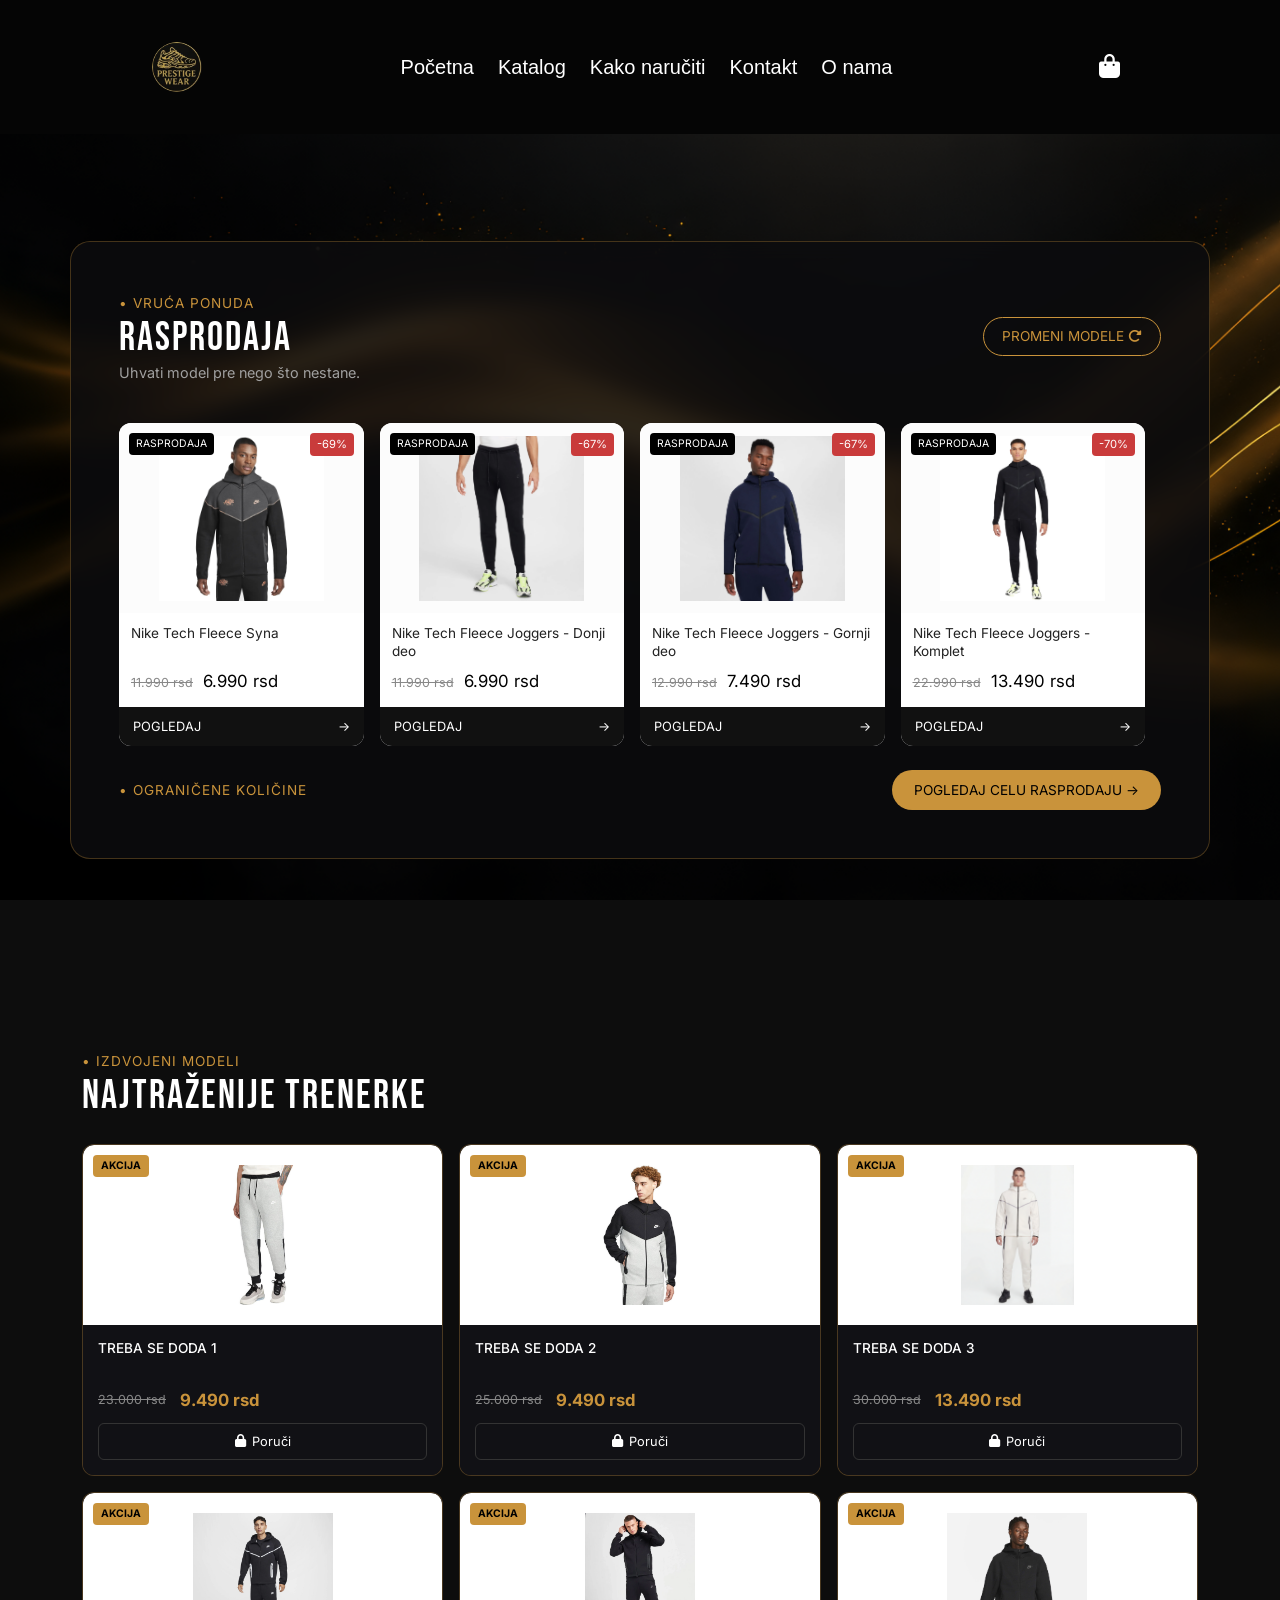
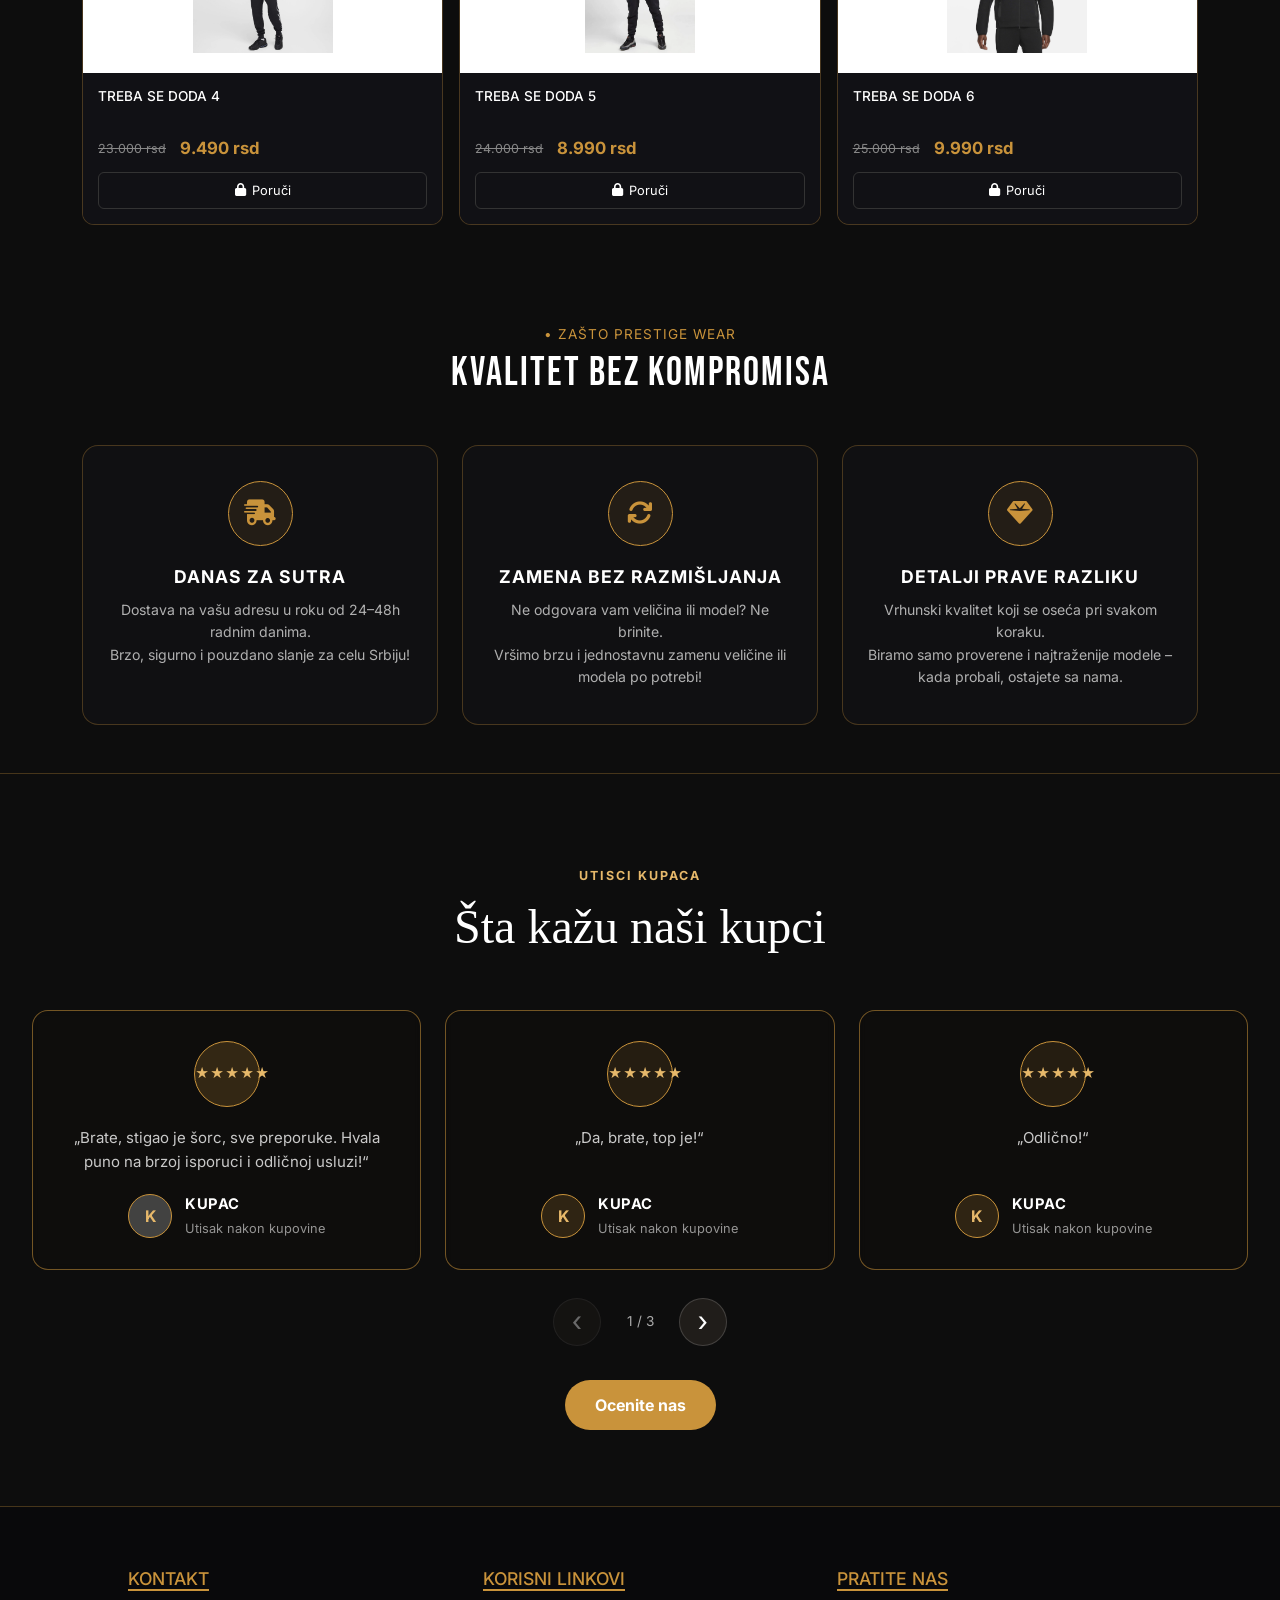
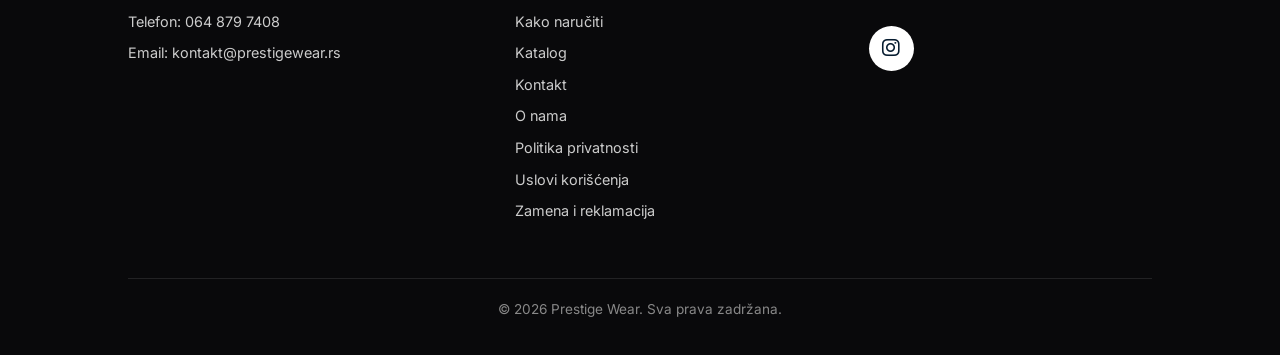
==== commit eefa1b78: "Napraljena promena boja za modele i dodat 1 model ceo i 1 samo komplet" ====
--- a/index.html
+++ b/index.html
@@ -94,16 +94,16 @@
                             <span class="badge-rasprodaja">RASPRODAJA</span>
                             <span class="badge-popust">-69%</span>
                             <div class="product-img-wrap">
-                                <img src="./img/reflectivetechbeli.webp" alt="Nike Air Jordan 4 Retro SE What The">
-                            </div>
-                            <div class="product-info">
-                                <div class="product-title">Nike Tech Fleece Reflective Beli</div>
-                                <div>
-                                    <span class="price-old">32.000 rsd</span>
-                                    <span class="price-new">15.490 rsd</span>
-                                </div>
-                            </div>
-                            <a href="#" class="btn-pogledaj-card">
+                                <img src="./img/Nike Tech Fleece Syna/syna-world-x-nike-central-cee-tech-fleece-black-hoodie-hq3748-010-model-front-set.jpg" alt="Nike Tech Fleece Syna">
+                            </div>
+                            <div class="product-info">
+                                <div class="product-title">Nike Tech Fleece Syna</div>
+                                <div>
+                                    <span class="price-old">11.990 rsd</span>
+                                    <span class="price-new">6.990 rsd</span>
+                                </div>
+                            </div>
+                            <a href="./html/proizvod.html?id=tech-fleece-crno-syna" class="btn-pogledaj-card">
                                 POGLEDAJ <span>&rarr;</span>
                             </a>
                         </div>
@@ -114,16 +114,16 @@
                             <span class="badge-rasprodaja">RASPRODAJA</span>
                             <span class="badge-popust">-67%</span>
                             <div class="product-img-wrap">
-                                <img src="./img/reflectivetechcrni.webp" alt="Nike Air Max Plus Tn Black Orbit Satin Finish">
-                            </div>
-                            <div class="product-info">
-                                <div class="product-title">Nike Tech Fleece Reflective Crni</div>
-                                <div>
-                                    <span class="price-old">32.000 rsd</span>
-                                    <span class="price-new">15.490 rsd</span>
-                                </div>
-                            </div>
-                            <a href="#" class="btn-pogledaj-card">
+                                <img src="./img/proizvodi slike/techlfleececrni2025_6.webp" alt="Nike Tech Fleece Joggers - Donji deo">
+                            </div>
+                            <div class="product-info">
+                                <div class="product-title">Nike Tech Fleece Joggers - Donji deo</div>
+                                <div>
+                                    <span class="price-old">11.990 rsd</span>
+                                    <span class="price-new">6.990 rsd</span>
+                                </div>
+                            </div>
+                            <a href="./html/proizvod.html?id=nike-tech-fleece-joggers--donji-deo" class="btn-pogledaj-card">
                                 POGLEDAJ <span>&rarr;</span>
                             </a>
                         </div>
@@ -134,16 +134,16 @@
                             <span class="badge-rasprodaja">RASPRODAJA</span>
                             <span class="badge-popust">-67%</span>
                             <div class="product-img-wrap">
-                                <img src="./img/nike tech fleece crni.webp" alt="Nike Air Max Plus TN3 University Blue">
-                            </div>
-                            <div class="product-info">
-                                <div class="product-title">Nike Tech Fleece Crni</div>
-                                <div>
-                                    <span class="price-old">24.000 rsd</span>
-                                    <span class="price-new">12.490 rsd</span>
-                                </div>
-                            </div>
-                            <a href="#" class="btn-pogledaj-card">
+                                <img src="./img/proizvodi slike/techlfleeceeteget2025_3.webp" alt="Nike Fleece - Gornji deo">
+                            </div>
+                            <div class="product-info">
+                                <div class="product-title">Nike Tech Fleece Joggers - Gornji deo</div>
+                                <div>
+                                    <span class="price-old">12.990 rsd</span>
+                                    <span class="price-new">7.490 rsd</span>
+                                </div>
+                            </div>
+                            <a href="./html/proizvod.html?id=nike-tech-fleece-joggers--gornji-deo" class="btn-pogledaj-card">
                                 POGLEDAJ <span>&rarr;</span>
                             </a>
                         </div>
@@ -154,16 +154,16 @@
                             <span class="badge-rasprodaja">RASPRODAJA</span>
                             <span class="badge-popust">-70%</span>
                             <div class="product-img-wrap">
-                                <img src="./img/nike tech fleece gornji deo.jpg" alt="Nike Air Max Plus TN3 Accent">
-                            </div>
-                            <div class="product-info">
-                                <div class="product-title">Nike Tech Fleece Crni Gornji Deo</div>
-                                <div>
-                                    <span class="price-old">24.600 rsd</span>
-                                    <span class="price-new">7.490 rsd</span>
-                                </div>
-                            </div>
-                            <a href="#" class="btn-pogledaj-card">
+                                <img src="./img/proizvodi slike/techlfleececrni2025_1.webp" alt="Nike Tech Fleece Joggers - Komplet">
+                            </div>
+                            <div class="product-info">
+                                <div class="product-title">Nike Tech Fleece Joggers - Komplet</div>
+                                <div>
+                                    <span class="price-old">22.990 rsd</span>
+                                    <span class="price-new">13.490 rsd</span>
+                                </div>
+                            </div>
+                            <a href="./html/proizvod.html?id=nike-tech-fleece-joggers-komplet" class="btn-pogledaj-card">
                                 POGLEDAJ <span>&rarr;</span>
                             </a>
                         </div>
@@ -180,7 +180,7 @@
                                 <img src="./img/techfleececrnosivikomplet.jpg" alt="Nike Air Max Plus Drift">
                             </div>
                             <div class="product-info">
-                                <div class="product-title">Nike Tech Fleece Crno Sivi</div>
+                                <div class="product-title">TREBA SE DODA 1</div>
                                 <div>
                                     <span class="price-old">25.000 rsd</span>
                                     <span class="price-new">12.490 rsd</span>
@@ -200,7 +200,7 @@
                                 <img src="./img/techfleececrnosivigornji.jpg" alt="Nike Air Max Plus Sunset">
                             </div>
                             <div class="product-info">
-                                <div class="product-title">Nike Tech Fleece Crno Sivi Gornji Deo</div>
+                                <div class="product-title">TREBA SE DODA 2</div>
                                 <div>
                                     <span class="price-old">22.500 rsd</span>
                                     <span class="price-new">7.990 rsd</span>
@@ -220,7 +220,7 @@
                                 <img src="./img/techfleececrnosividonjideo.jpg" alt="Nike Tech Fleece Komplet">
                             </div>
                             <div class="product-info">
-                                <div class="product-title">Nike Tech Fleece Crno Sivi Donji Deo</div>
+                                <div class="product-title">TREBA SE DODA 3</div>
                                 <div>
                                     <span class="price-old">18.000 rsd</span>
                                     <span class="price-new">6.490 rsd</span>
@@ -240,7 +240,7 @@
                                 <img src="./img/techfleecesivijkomplet.jpg" alt="Nike Duks Sa Kapuljačom Black">
                             </div>
                             <div class="product-info">
-                                <div class="product-title">Nike Fleece Sivi</div>
+                                <div class="product-title">TREBA SE DODA 4</div>
                                 <div>
                                     <span class="price-old">12.000 rsd</span>
                                     <span class="price-new">4.990 rsd</span>
@@ -280,7 +280,7 @@
                             <img src="./img/techfleececrnosividonjideo.jpg" alt="Nike Air Max Plus TN Dark Obsidian">
                         </div>
                         <div class="catalog-info">
-                            <div class="catalog-title">Nike Tech Fleece Crno Sivi Donji Deo</div>
+                            <div class="catalog-title">TREBA SE DODA 1</div>
                             <div class="catalog-prices">
                                 <span class="price-old">23.000 rsd</span>
                                 <span class="price-new-gold">9.490 rsd</span>
@@ -300,7 +300,7 @@
                             <img src="./img/techfleececrnosivigornji.jpg" alt="Fragment Design x Nike Mind 001 Black">
                         </div>
                         <div class="catalog-info">
-                            <div class="catalog-title">Nike Tech Fleece Crno Sivi Gornji Deo</div>
+                            <div class="catalog-title">TREBA SE DODA 2</div>
                             <div class="catalog-prices">
                                 <span class="price-old">25.000 rsd</span>
                                 <span class="price-new-gold">9.490 rsd</span>
@@ -320,7 +320,7 @@
                             <img src="./img/reflectivetechbeli.webp" alt="Premiata MICK 5890">
                         </div>
                         <div class="catalog-info">
-                            <div class="catalog-title">Nike Tech Fleece Reflective Beli</div>
+                            <div class="catalog-title">TREBA SE DODA 3</div>
                             <div class="catalog-prices">
                                 <span class="price-old">30.000 rsd</span>
                                 <span class="price-new-gold">13.490 rsd</span>
@@ -340,7 +340,7 @@
                             <img src="./img/reflectivetechcrni.webp" alt="Nike Air Max Plus TN Light Blue">
                         </div>
                         <div class="catalog-info">
-                            <div class="catalog-title">Nike Tech Fleece Reflective Crni</div>
+                            <div class="catalog-title">TREBA SE DODA 4</div>
                             <div class="catalog-prices">
                                 <span class="price-old">23.000 rsd</span>
                                 <span class="price-new-gold">9.490 rsd</span>
@@ -360,7 +360,7 @@
                             <img src="./img/nike tech fleece crni.webp" alt="Nike Air Max Plus Volt Lime">
                         </div>
                         <div class="catalog-info">
-                            <div class="catalog-title">Nike Tech Fleece Crni</div>
+                            <div class="catalog-title">TREBA SE DODA 5</div>
                             <div class="catalog-prices">
                                 <span class="price-old">24.000 rsd</span>
                                 <span class="price-new-gold">8.990 rsd</span>
@@ -380,7 +380,7 @@
                             <img src="./img/nike tech fleece gornji deo.jpg" alt="Nike Air Max Plus TN3 Black">
                         </div>
                         <div class="catalog-info">
-                            <div class="catalog-title">Nike Tech Fleece Crni Gornji Deo</div>
+                            <div class="catalog-title">TREBA SE DODA 6</div>
                             <div class="catalog-prices">
                                 <span class="price-old">25.000 rsd</span>
                                 <span class="price-new-gold">9.990 rsd</span>
@@ -542,7 +542,7 @@
                 <h3>Kontakt</h3>
                <p>Telefon: <a href="tel:+381648797408" style="color: #ccc; text-decoration: none;">064 879 7408</a> </p>
                 
-                <p>Email: <a href="mailto:etstesla@etstesla.ni.ac.rs" target="_blank" style="color: #ccc; text-decoration: none;">etstesla@etstesla.ni.ac.rs</a></p>
+                <p>Email: <a href="mailto:etstesla@etstesla.ni.ac.rs" target="_blank" style="color: #ccc; text-decoration: none;">kontakt@prestigewear.rs</a></p>
             </div>
             <div id="korisnilinkovi">
                 <h3>Korisni linkovi</h3>
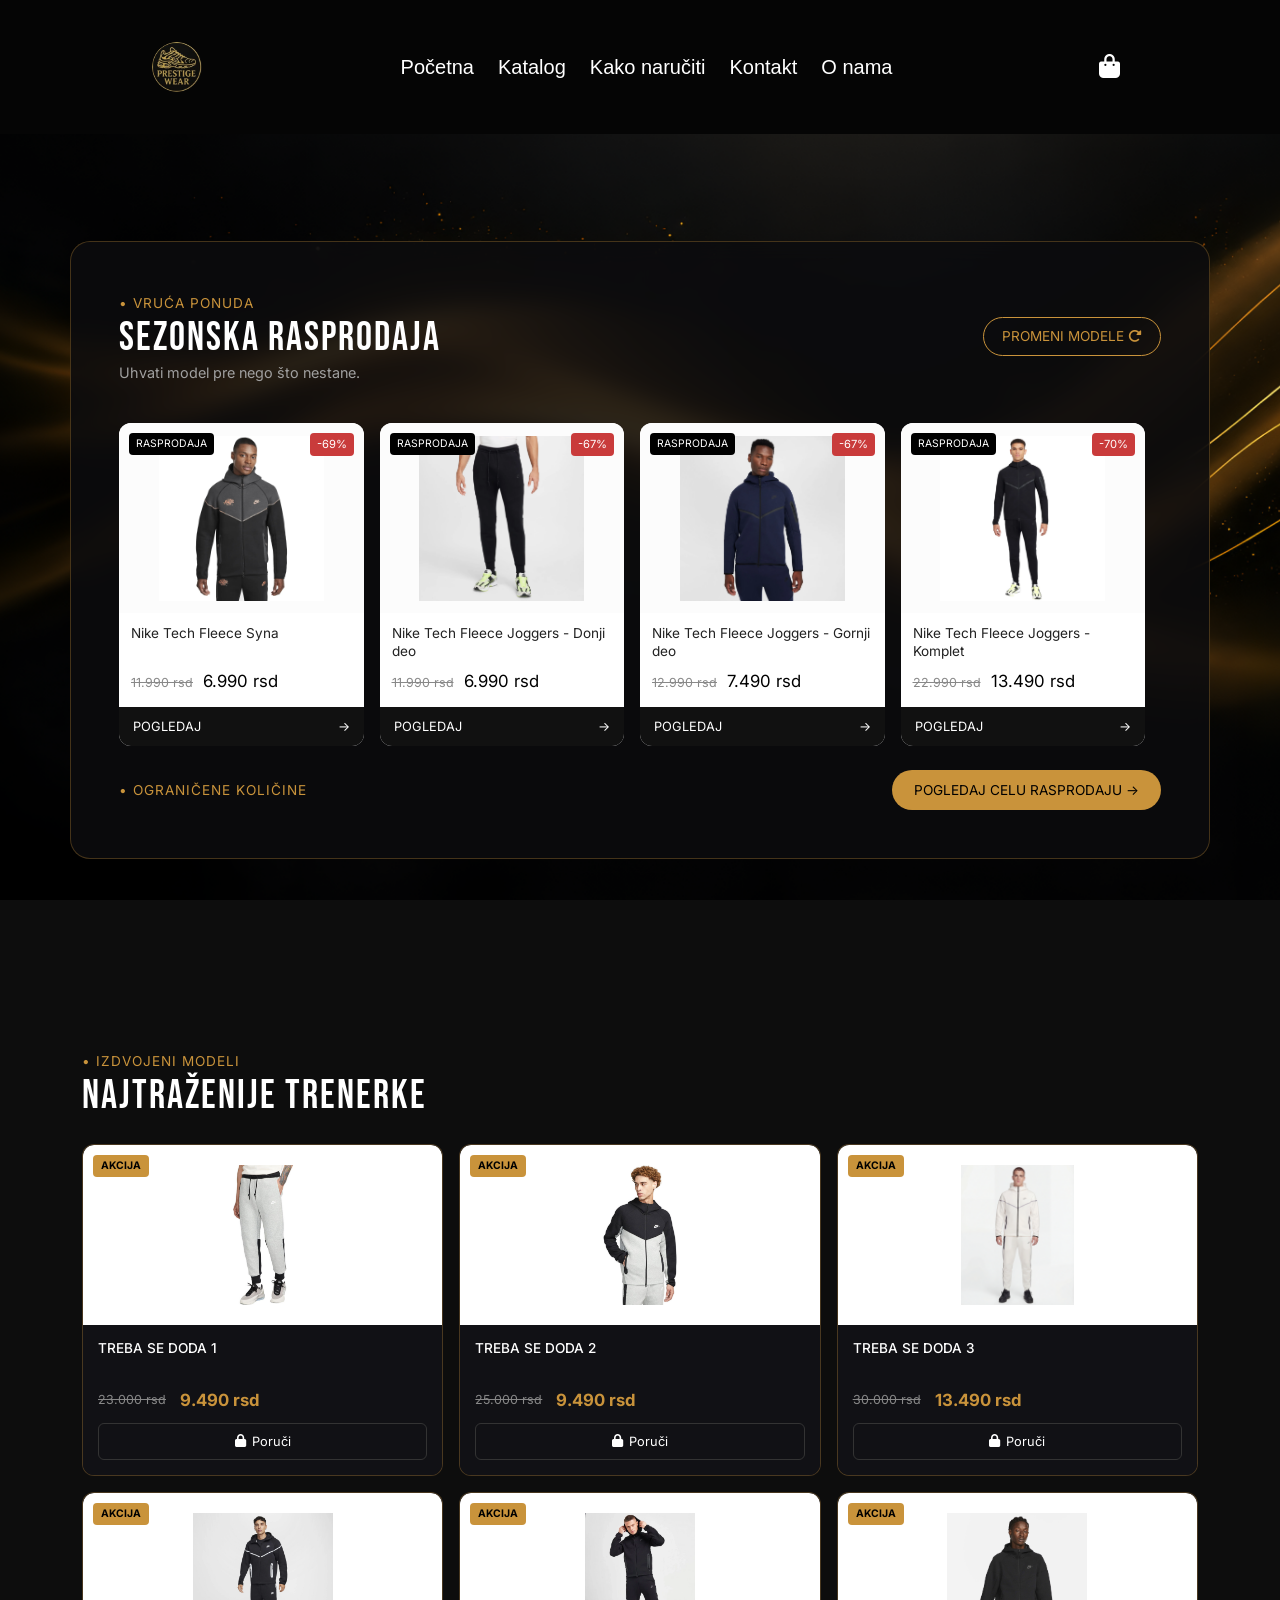
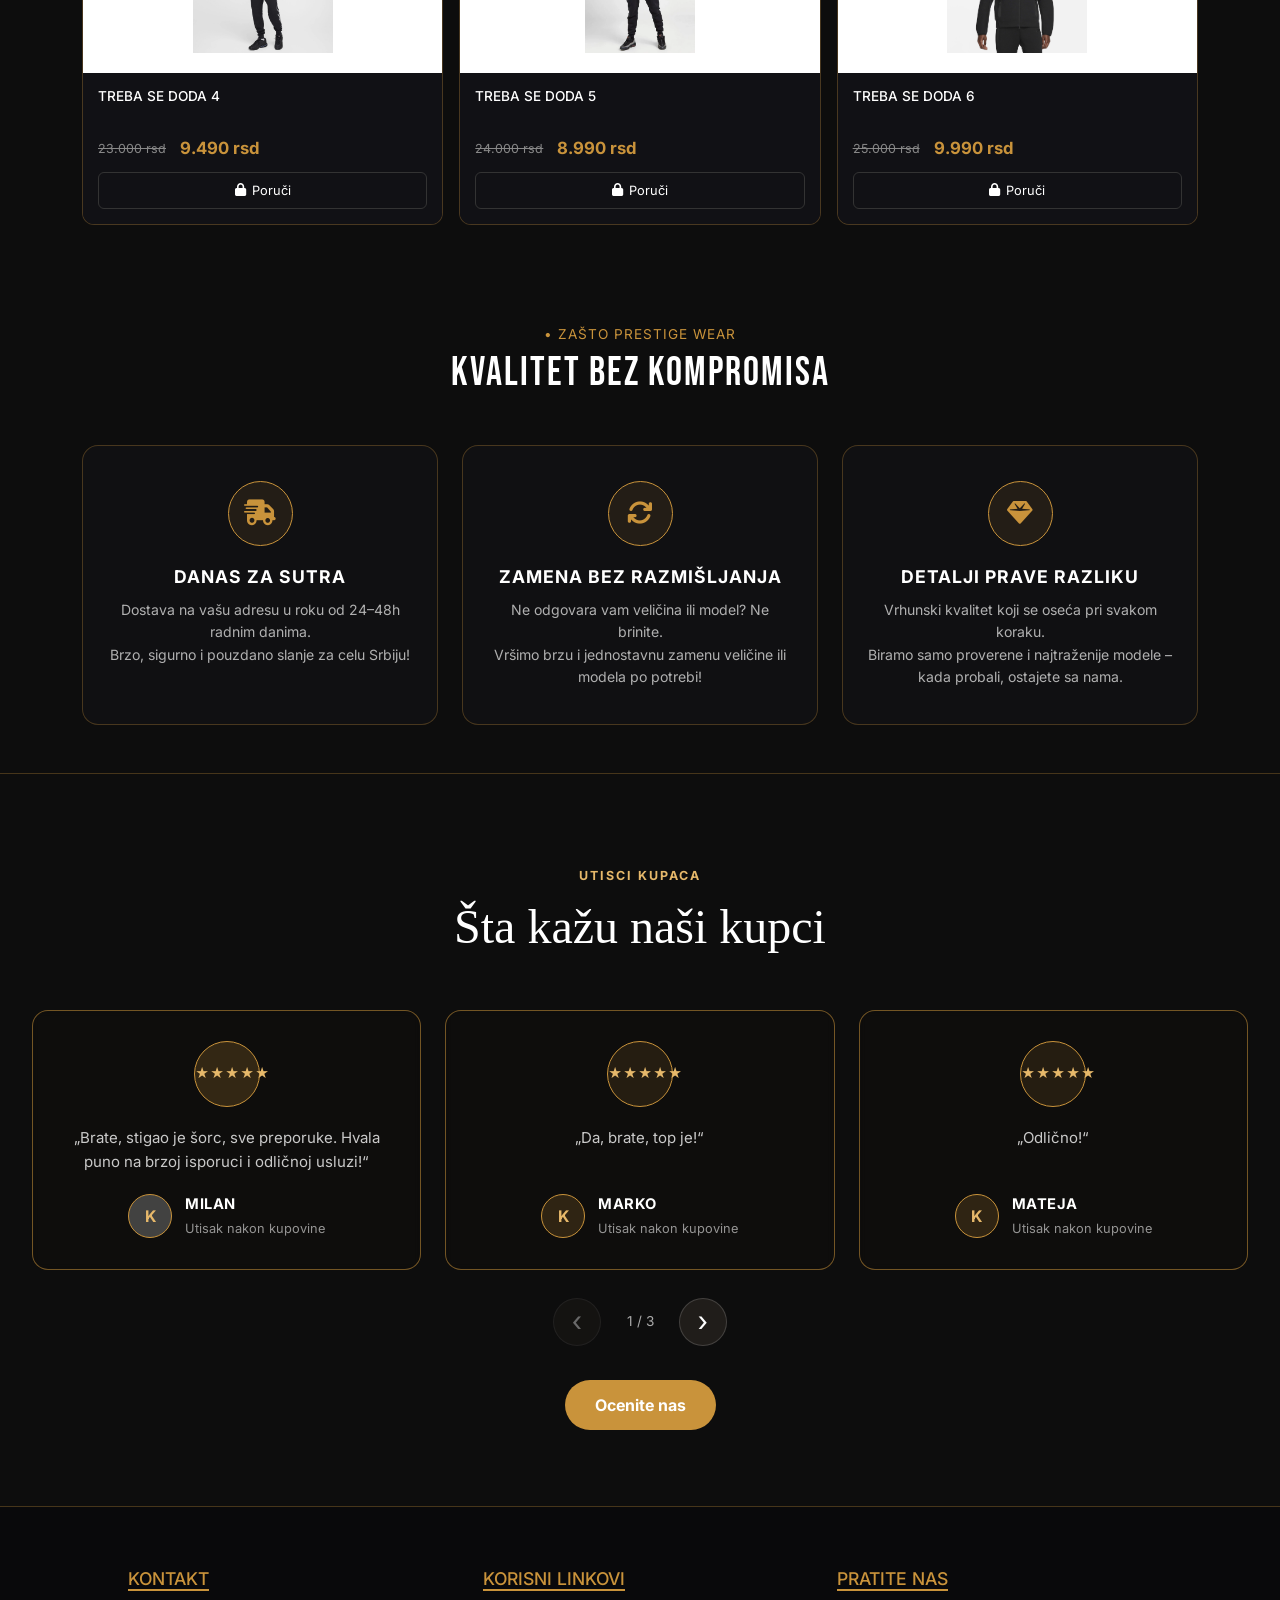
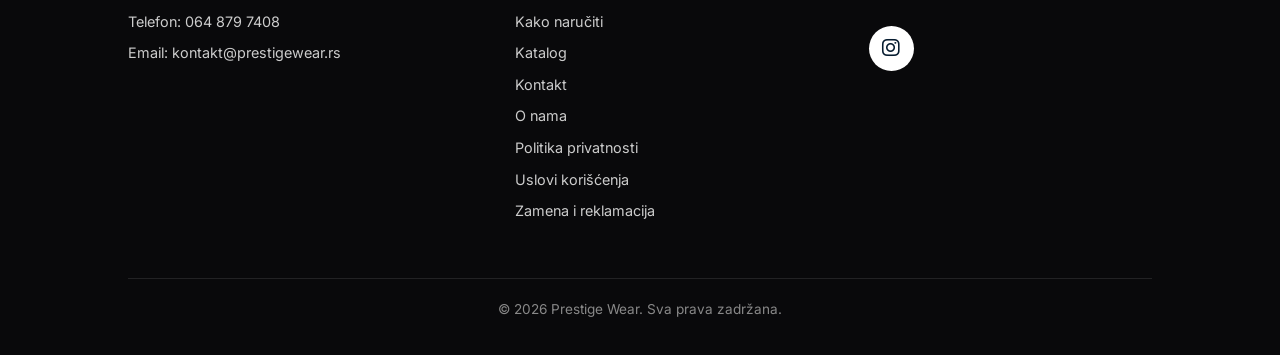
==== commit 70872d2a: "V1.5 - SEO OPTIMIZACIJA pt2" ====
--- a/index.html
+++ b/index.html
@@ -5,14 +5,38 @@
     <meta name="viewport" content="width=device-width, initial-scale=1.0">
     <title>Prestige Wear | Oficijalni web shop</title>
     
+    <!-- SEO Meta Tagovi -->
+    <meta name="description" content="Prestige Wear - Ekskluzivna kolekcija moderne i kvalitetne odeće. Istražite našu ponudu i naručite vrhunske modele sa brzom dostavom na kućnu adresu.">
+    <meta name="keywords" content="Prestige Wear, odeća, garderoba, majice, duksevi, trenerke, online prodaja, kupovina odeće">
+    <meta name="robots" content="index, follow">
+    <meta name="author" content="Prestige Wear">
+    <link rel="canonical" href="https://vas-domen.com/">
+
+    <!-- Open Graph / Facebook / Instagram -->
+    <meta property="og:type" content="website">
+    <meta property="og:url" content="https://vas-domen.com/">
+    <meta property="og:title" content="Prestige Wear | Oficijalni web shop">
+    <meta property="og:description" content="Ekskluzivna kolekcija moderne i kvalitetne odeće. Naručite vrhunske modele sa brzom dostavom.">
+    <meta property="og:image" content="https://vas-domen.com/img/Logo.jpg">
+
+    <!-- Twitter -->
+    <meta property="twitter:card" content="summary_large_image">
+    <meta property="twitter:url" content="https://vas-domen.com/">
+    <meta property="twitter:title" content="Prestige Wear | Oficijalni web shop">
+    <meta property="twitter:description" content="Ekskluzivna kolekcija moderne i kvalitetne odeće. Naručite vrhunske modele sa brzom dostavom.">
+    <meta property="twitter:image" content="https://vas-domen.com/img/Logo.jpg">
+
+    <!-- Stylesheets & Fonts -->
     <link href="https://cdn.jsdelivr.net/npm/bootstrap@5.3.3/dist/css/bootstrap.min.css" rel="stylesheet">
     <link rel="stylesheet" href="./css/style.css">
     <link rel="stylesheet" href="https://cdnjs.cloudflare.com/ajax/libs/font-awesome/6.4.0/css/all.min.css">
     <link rel="preconnect" href="https://fonts.googleapis.com">
     <link rel="preconnect" href="https://fonts.gstatic.com" crossorigin>
     <link href="https://fonts.googleapis.com/css2?family=Bebas+Neue&family=Inter:wght@400;500;700&display=swap" rel="stylesheet">
-    <link rel="shortcut icon" href="./img/733505578_18134725846534636_4153955688095906265_n.jpg" type="image/x-icon">
-    <link rel="shortcut icon" href="./img/Logo.jpg" type="image/x-icon">
+    <link rel="apple-touch-icon" sizes="180x180" href="./img/favicon_io/apple-touch-icon.png">
+    <link rel="icon" type="image/png" sizes="32x32" href="./img/favicon_io/favicon-32x32.png">
+    <link rel="icon" type="image/png" sizes="16x16" href="./img/favicon_io/favicon-16x16.png">
+    <link rel="manifest" href="./img/favicon_io/site.webmanifest">
 </head>
 <body>
     
@@ -74,7 +98,7 @@
             <div class="d-flex justify-content-between align-items-center mb-4 flex-wrap gap-3">
                 <div>
                     <span class="sub-title">• VRUĆA PONUDA</span>
-                    <h1 class="hero-main-title">RASPRODAJA</h1>
+                    <h1 class="hero-main-title">SEZONSKA RASPRODAJA</h1>
                     <p class="hero-subtext">Uhvati model pre nego što nestane.</p>
                 </div>
                 <div>
@@ -464,47 +488,47 @@
             <article class="review-card is-featured">
                 <div class="review-stars" aria-label="Pozitivan utisak">★★★★★</div>
                 <p class="review-quote">„Brate, stigao je šorc, sve preporuke. Hvala puno na brzoj isporuci i odličnoj usluzi!“</p>
-                <div class="review-source"><span class="review-avatar">K</span><span><strong>Kupac</strong><small>Utisak nakon kupovine</small></span></div>
+                <div class="review-source"><span class="review-avatar">K</span><span><strong>Milan</strong><small>Utisak nakon kupovine</small></span></div>
             </article>
             <article class="review-card">
                 <div class="review-stars" aria-label="Pozitivan utisak">★★★★★</div>
                 <p class="review-quote">„Da, brate, top je!“</p>
-                <div class="review-source"><span class="review-avatar">K</span><span><strong>Kupac</strong><small>Utisak nakon kupovine</small></span></div>
+                <div class="review-source"><span class="review-avatar">K</span><span><strong>Marko</strong><small>Utisak nakon kupovine</small></span></div>
             </article>
             <article class="review-card">
                 <div class="review-stars" aria-label="Pozitivan utisak">★★★★★</div>
                 <p class="review-quote">„Odlično!“</p>
-                <div class="review-source"><span class="review-avatar">K</span><span><strong>Kupac</strong><small>Utisak nakon kupovine</small></span></div>
+                <div class="review-source"><span class="review-avatar">K</span><span><strong>Mateja</strong><small>Utisak nakon kupovine</small></span></div>
             </article>
             <article class="review-card">
                 <div class="review-stars" aria-label="Pozitivan utisak">★★★★★</div>
                 <p class="review-quote">„Sve ful, imaš moje preporuke!“</p>
-                <div class="review-source"><span class="review-avatar">K</span><span><strong>Kupac</strong><small>Utisak nakon kupovine</small></span></div>
+                <div class="review-source"><span class="review-avatar">K</span><span><strong>Nikola</strong><small>Utisak nakon kupovine</small></span></div>
             </article>
             <article class="review-card">
                 <div class="review-stars" aria-label="Pozitivan utisak">★★★★★</div>
                 <p class="review-quote">„Svaka pohvala za saradnju!“</p>
-                <div class="review-source"><span class="review-avatar">K</span><span><strong>Kupac</strong><small>Utisak nakon kupovine</small></span></div>
+                <div class="review-source"><span class="review-avatar">K</span><span><strong>Jovan</strong><small>Utisak nakon kupovine</small></span></div>
             </article>
             <article class="review-card">
                 <div class="review-stars" aria-label="Pozitivan utisak">★★★★★</div>
                 <p class="review-quote">„Brza isporuka, hvala puno!“</p>
-                <div class="review-source"><span class="review-avatar">K</span><span><strong>Kupac</strong><small>Utisak nakon kupovine</small></span></div>
+                <div class="review-source"><span class="review-avatar">K</span><span><strong>Novak</strong><small>Utisak nakon kupovine</small></span></div>
             </article>
             <article class="review-card">
                 <div class="review-stars" aria-label="Pozitivan utisak">★★★★★</div>
                 <p class="review-quote">„Šorc je stigao, sve preporuke!“</p>
-                <div class="review-source"><span class="review-avatar">K</span><span><strong>Kupac</strong><small>Utisak nakon kupovine</small></span></div>
+                <div class="review-source"><span class="review-avatar">K</span><span><strong>Stefan</strong><small>Utisak nakon kupovine</small></span></div>
             </article>
             <article class="review-card">
                 <div class="review-stars" aria-label="Pozitivan utisak">★★★★★</div>
                 <p class="review-quote">„Top je, hvala!“</p>
-                <div class="review-source"><span class="review-avatar">K</span><span><strong>Kupac</strong><small>Utisak nakon kupovine</small></span></div>
+                <div class="review-source"><span class="review-avatar">K</span><span><strong>Anastasija</strong><small>Utisak nakon kupovine</small></span></div>
             </article>
             <article class="review-card">
                 <div class="review-stars" aria-label="Pozitivan utisak">★★★★★</div>
                 <p class="review-quote">„Odlična usluga, sve pohvale!“</p>
-                <div class="review-source"><span class="review-avatar">K</span><span><strong>Kupac</strong><small>Utisak nakon kupovine</small></span></div>
+                <div class="review-source"><span class="review-avatar">K</span><span><strong>Lena</strong><small>Utisak nakon kupovine</small></span></div>
             </article>
           </div>
         </div>
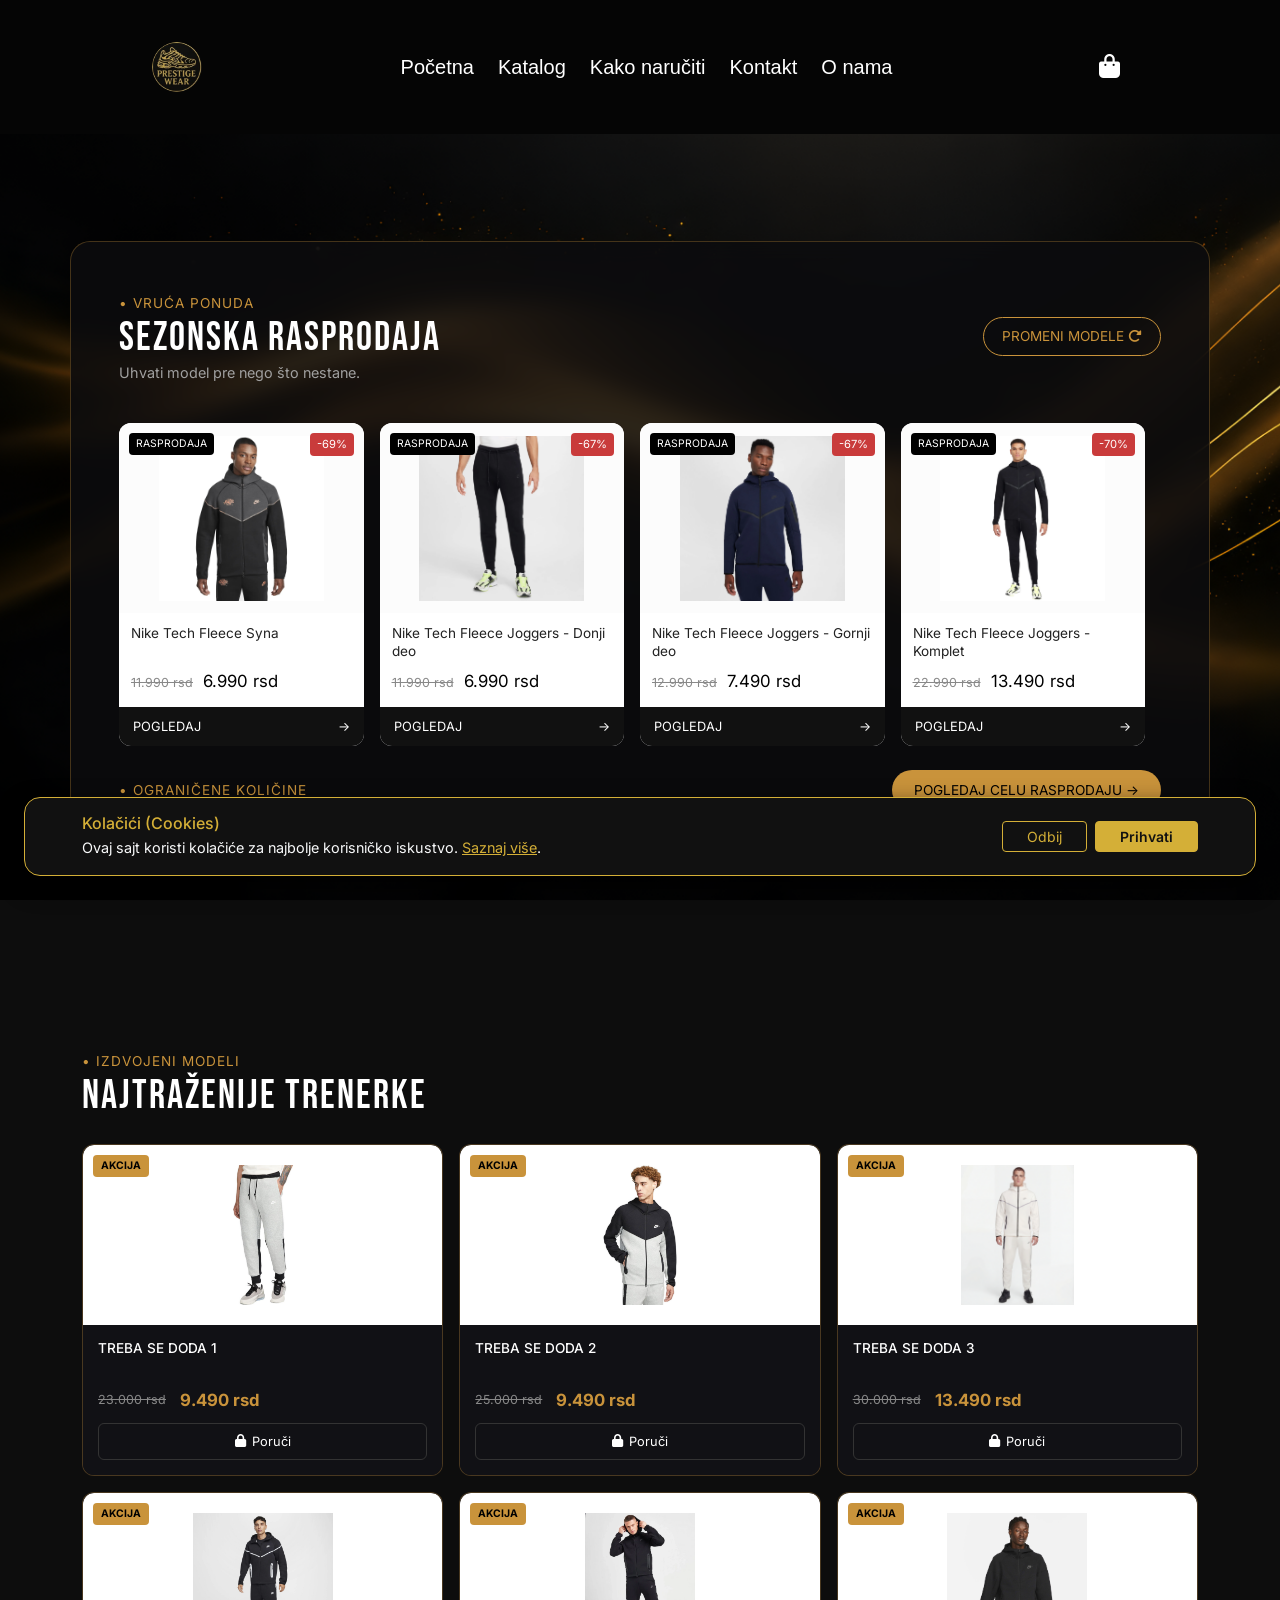
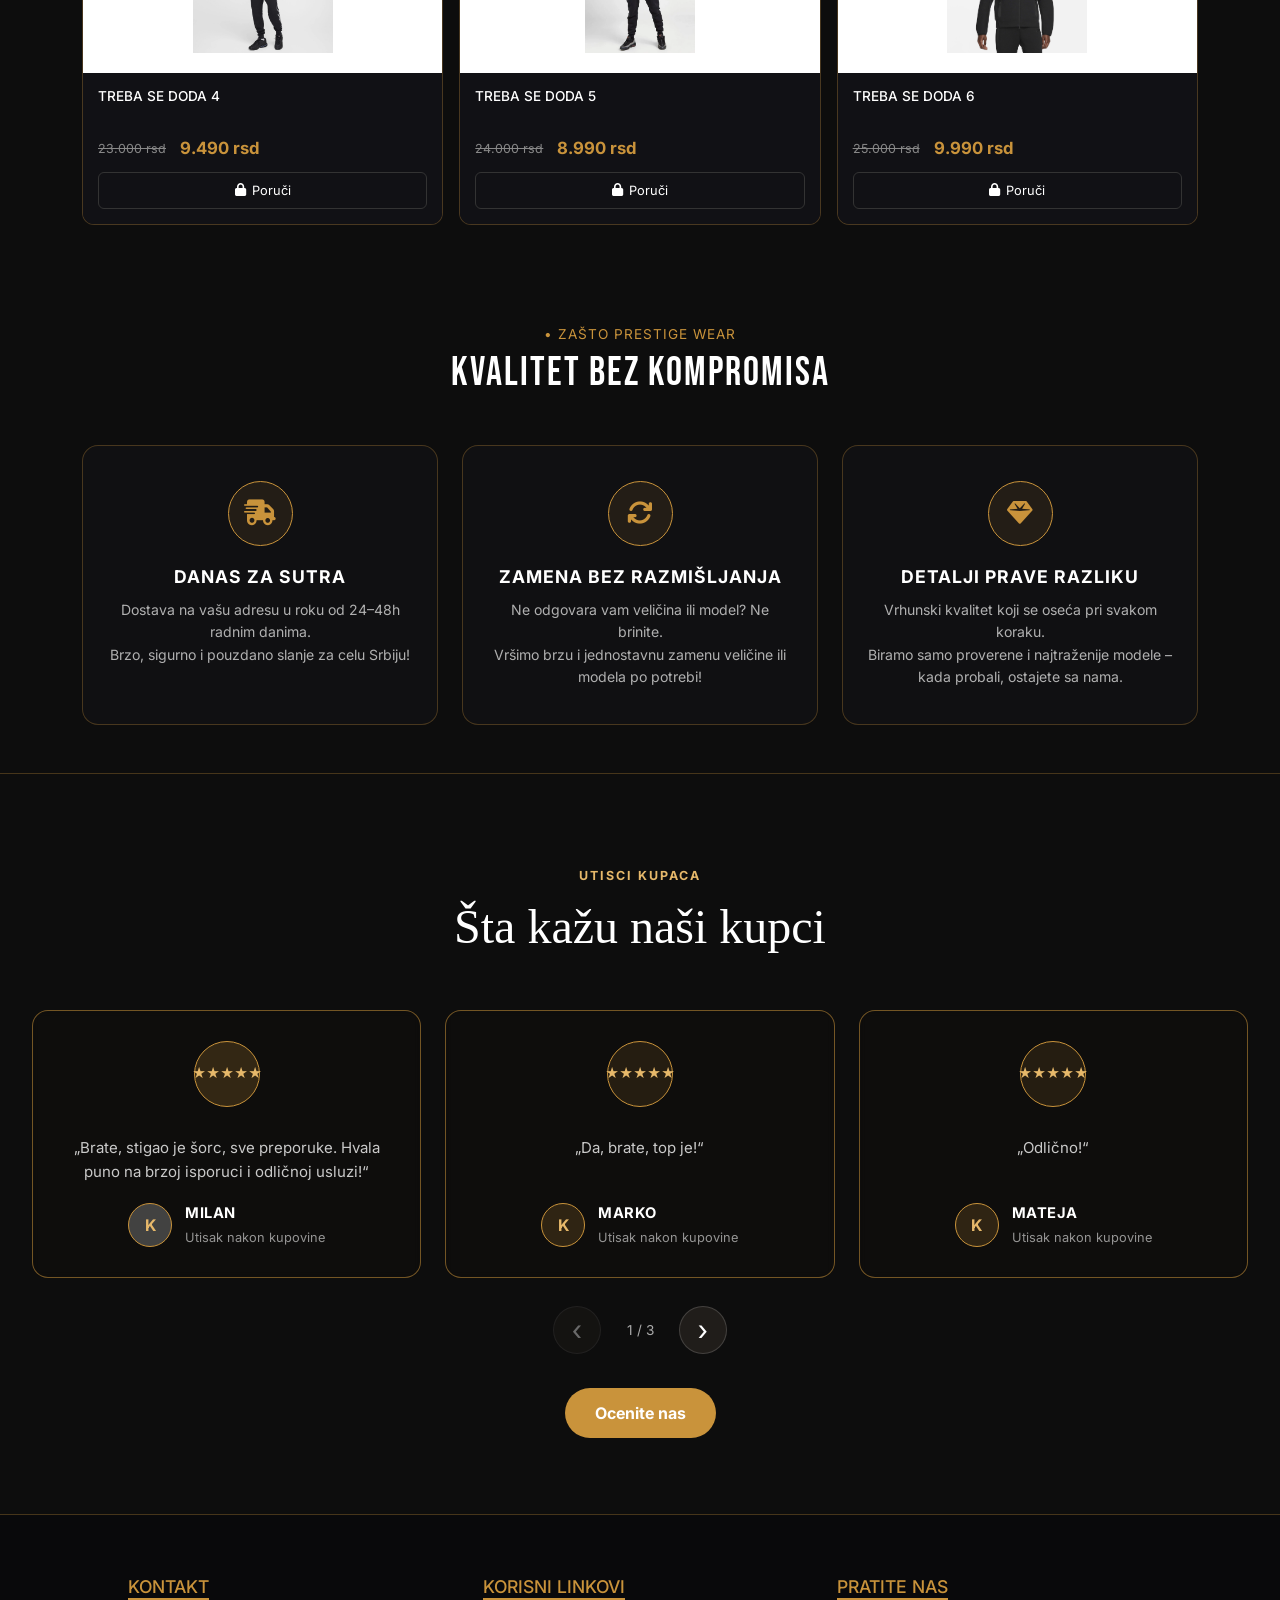
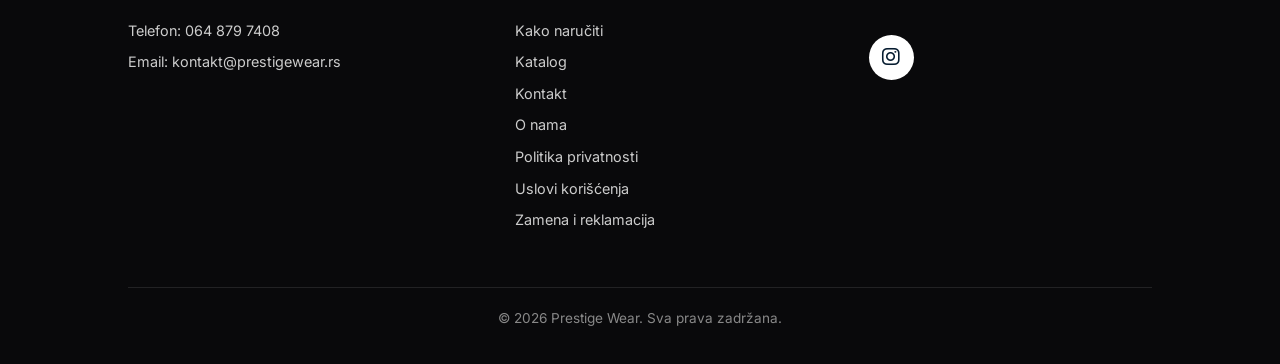
==== commit de1dcedc: "V2 - Dodati kolacici i sredjene greske" ====
--- a/index.html
+++ b/index.html
@@ -597,5 +597,25 @@
   
     <script src="https://cdn.jsdelivr.net/npm/bootstrap@5.3.3/dist/js/bootstrap.bundle.min.js"></script>
     <script src="./js/script.js"></script>
+
+
+  <!-- Cookie Baner -->
+    <div id="cookie-banner" class="fixed-bottom m-3 m-md-4 p-3 rounded-4 d-none" style="background-color: #111111; border: 1px solid #d4af37; box-shadow: 0 10px 25px rgba(0,0,0,0.8); z-index: 1050;">
+  <div class="container d-flex flex-column flex-md-row justify-content-between align-items-center">
+    <div class="mb-3 mb-md-0 text-center text-md-start">
+      <h6 class="mb-1" style="color: #d4af37;">Kolačići (Cookies)</h6>
+      <p class="mb-0 text-light" style="font-size: 0.9rem;">
+        Ovaj sajt koristi kolačiće za najbolje korisničko iskustvo. 
+        <a href="/html/kolacici" style="color: #d4af37; text-decoration: underline;">Saznaj više</a>.
+      </p>
+    </div>
+    <div class="d-flex gap-2">
+      <button id="reject-cookies" class="btn btn-sm px-4" style="background-color: transparent; border: 1px solid #d4af37; color: #d4af37;">Odbij</button>
+      <button id="accept-cookies" class="btn btn-sm px-4" style="background-color: #d4af37; border: 1px solid #d4af37; color: #111111; font-weight: 600;">Prihvati</button>
+    </div>
+  </div>
+</div>
+
+
 </body>
 </html>
--- a/css/style.css
+++ b/css/style.css
@@ -620,28 +620,87 @@
     box-shadow: 0 10px 28px rgba(0,0,0,.32), 0 0 18px rgba(201,147,59,.12);
     transform: translateY(-3px);
 }
+.reviews-grid .review-card,
+.reviews-grid .review-card.is-featured {
+    box-sizing: border-box; /* OVO JE DODANO ZA RJEŠAVANJE REZANJA NA RAČUNALU */
+    min-height: 260px;
+    align-items: center;
+    justify-content: flex-start;
+    gap: 17px;
+    padding: 30px 24px;
+    border: 1px solid rgba(201,147,59,.55);
+    border-radius: 16px;
+    background: rgba(15,14,13,.84);
+    text-align: center;
+    transform: none;
+    backdrop-filter: blur(3px);
+}
+
+
 .reviews-grid .review-stars {
-    display: grid;
+    display: flex;
+    justify-content: center;
+    align-items: center;
     width: 66px;
     height: 66px;
     flex: 0 0 66px;
-    place-items: center;
-    margin: 0 auto 2px;
+    margin: 0 auto 12px;
     border: 1px solid var(--gold-main);
     border-radius: 50%;
     background: rgba(201,147,59,.12);
     color: var(--gold-light);
     font-size: .85rem;
-    letter-spacing: 1px;
-}
+    letter-spacing: 0;
+    line-height: 1;
+}
+
+/* Za istaknutu (featured) karticu ako je imaš */
+.reviews-grid .review-card.is-featured .review-stars { 
+    color: var(--gold-light); 
+    background: rgba(201,147,59,.2); 
+    border-color: var(--gold-main);
+}
+
+
 .reviews-grid .review-card.is-featured .review-stars { color: var(--gold-light); background: rgba(201,147,59,.2); }
 .reviews-grid .review-quote { flex: 1; color: rgba(255,255,255,.78); font-family: 'Inter', sans-serif; font-size: .94rem; font-style: normal; line-height: 1.65; }
 .reviews-grid .review-source { justify-content: center; margin-top: auto; text-align: left; }
 .reviews-grid .review-source strong { color: #fff; text-transform: uppercase; letter-spacing: .5px; }
 .reviews-grid .review-source small { color: rgba(255,255,255,.56); }
 .reviews-grid .review-avatar { border: 1px solid var(--gold-main); background: rgba(201,147,59,.18); color: var(--gold-light); }
+
+/* --- POPRAVAK ZA REZANJE KARTICA NA RAČUNALU --- */
+@media (min-width: 768px) {
+    .reviews-track {
+        gap: 0 !important; /* Isključujemo gap jer on kvari matematiku JavaScripta */
+    }
+    
+    .reviews-grid .review-card {
+        margin-right: 24px; /* Dodajemo razmak kroz marginu umjesto kroz gap */
+        flex: 0 0 calc((100% - 48px) / 3);
+    }
+    
+    /* Svaka treća kartica (ona na desnom rubu ekrana) ne smije imati marginu, 
+       kako bi iduća stranica (4. kartica) krenula točno od nule */
+    .reviews-grid .review-card:nth-child(3n) {
+        margin-right: 0 !important;
+    }
+}
+
+
 @media (max-width: 767.98px) {
-    .reviews-grid .review-card, .reviews-grid .review-card.is-featured { min-height: 250px; padding: 26px 22px; }
+    .reviews-track {
+        gap: 0 !important;
+    }
+    /* Zadrži i one prethodne ispravke za karticu ispod ako su ti u istom bloku */
+    .reviews-grid .review-card, 
+    .reviews-grid .review-card.is-featured { 
+        min-height: 250px; 
+        padding: 26px 22px; 
+        flex: 0 0 100%;
+        max-width: 100%;
+        box-sizing: border-box; 
+    }
 }
 
 /* --- KRAJ RECENZIJA --- */
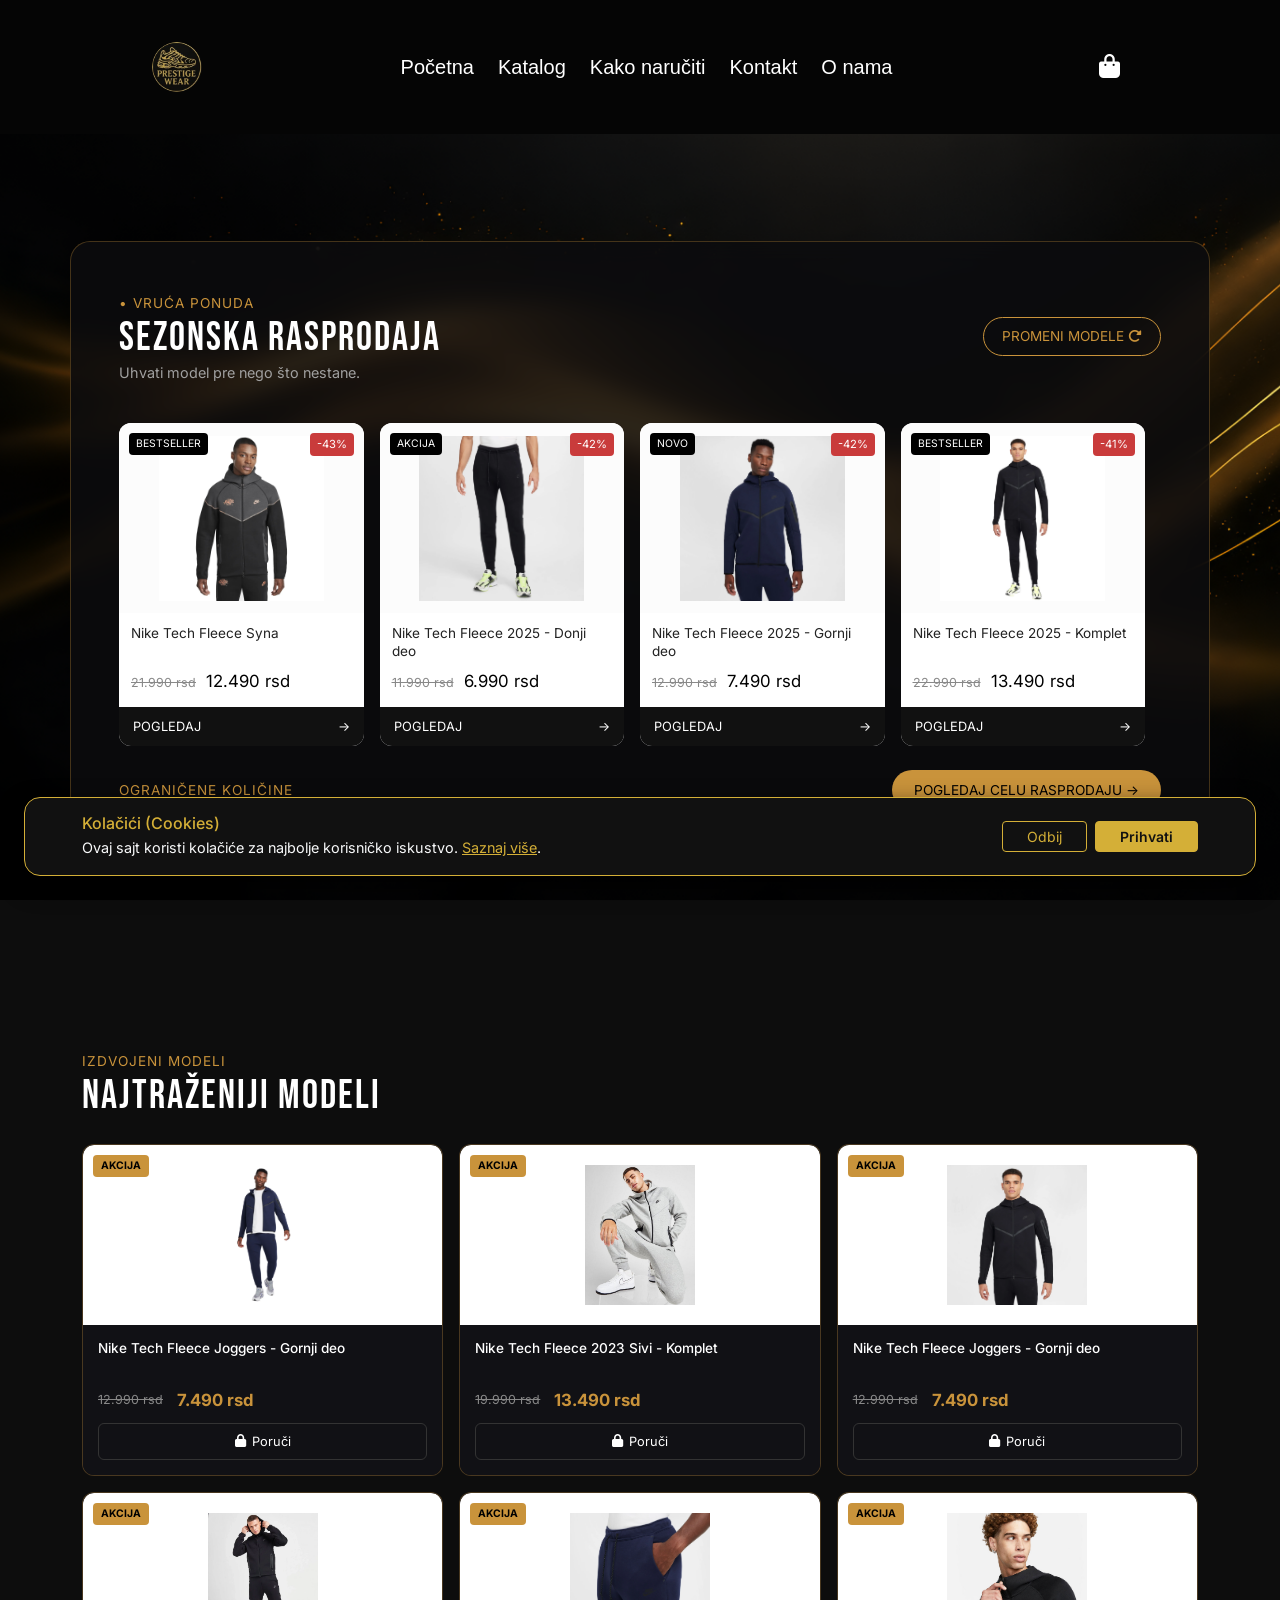
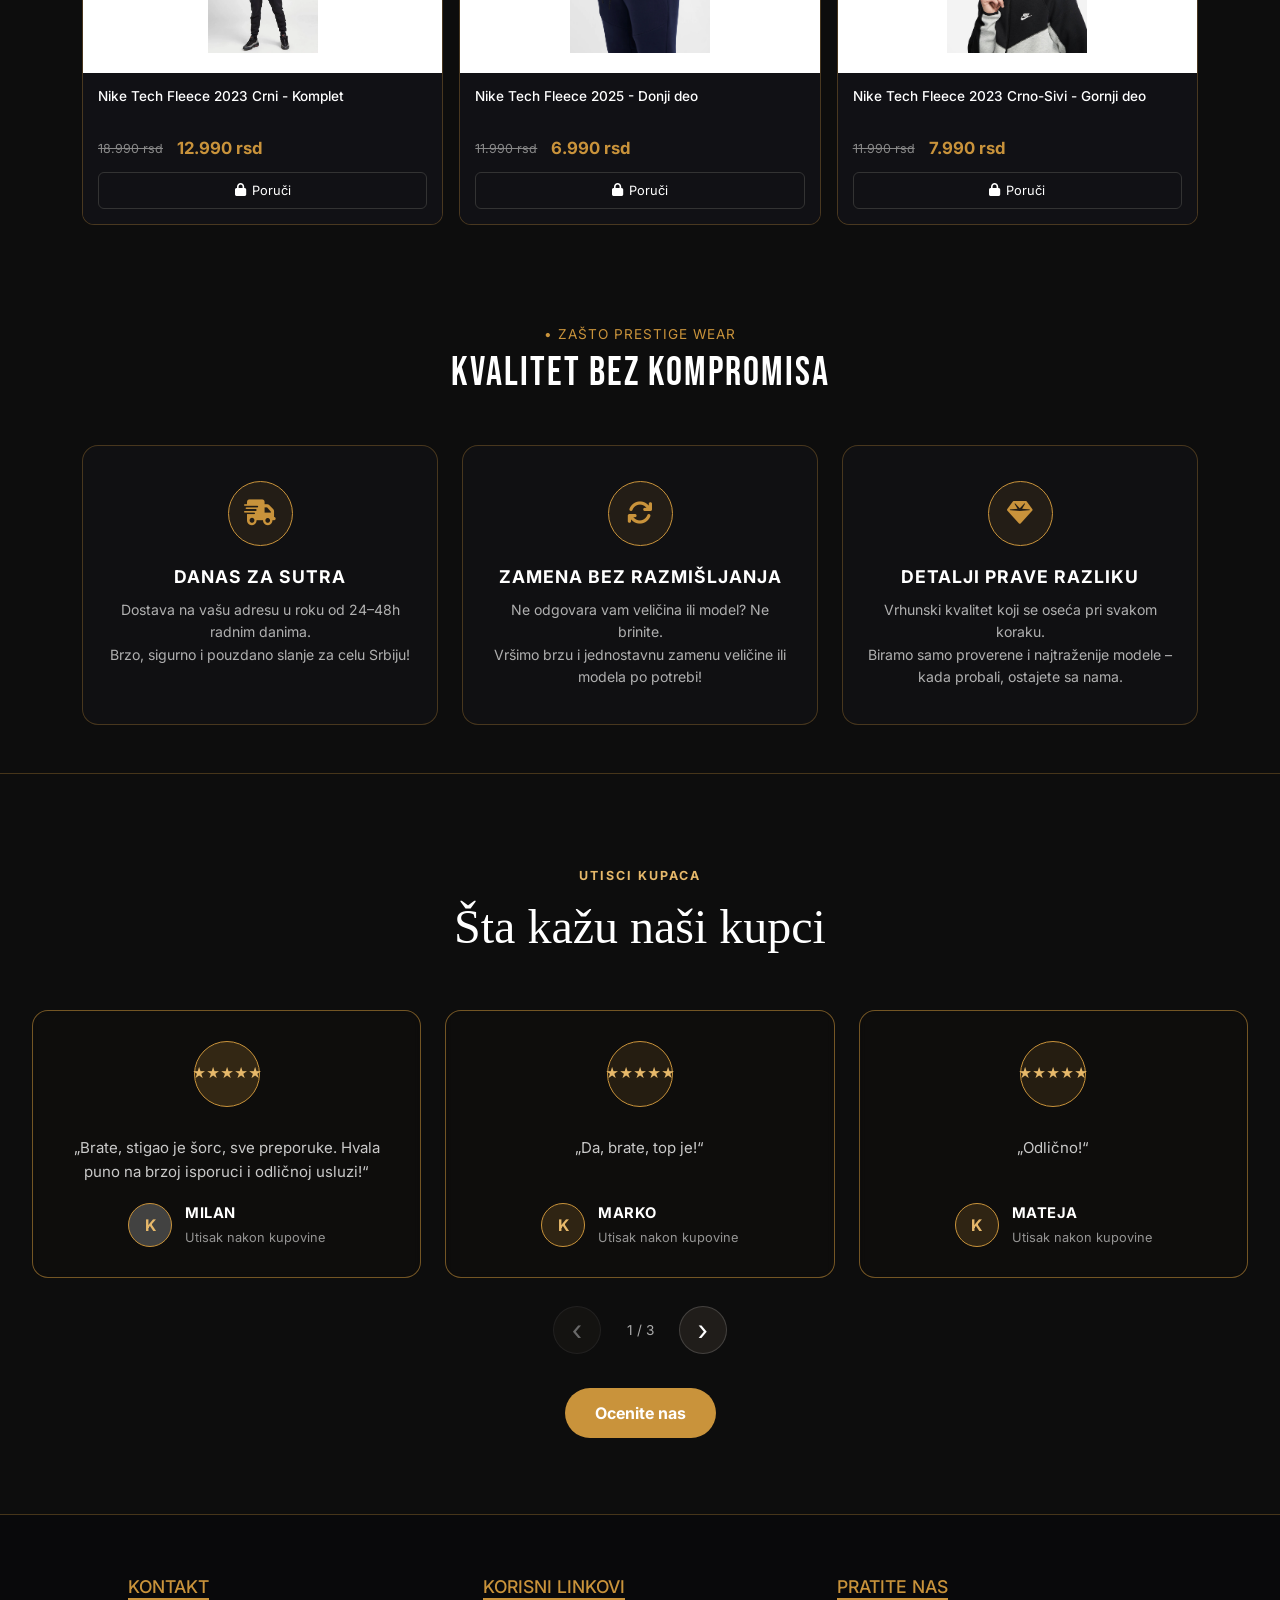
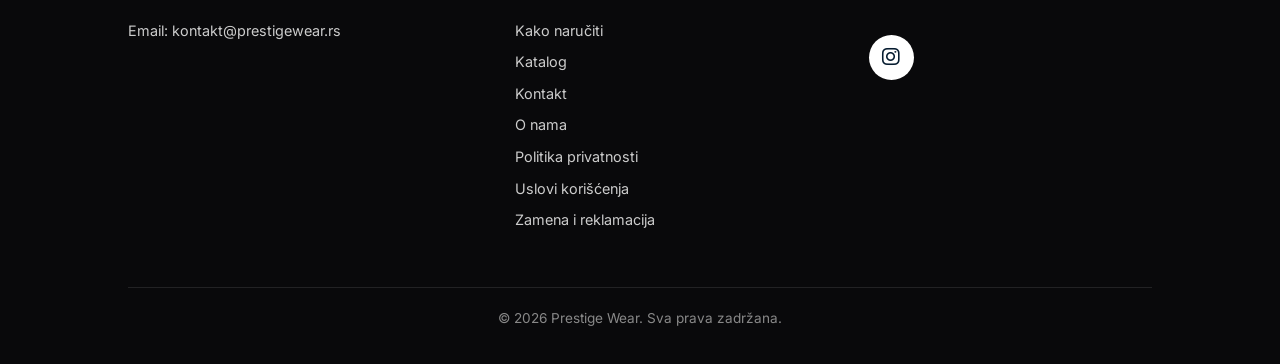
==== commit c1f7ee86: "V3 - Pre deploy-a" ====
--- a/index.html
+++ b/index.html
@@ -109,179 +109,178 @@
             </div>
 
             <!-- Kontejner za kartice -->
-            <div class="row g-2 g-md-3" id="products-grid">
-                
-                <!-- PRVA GRUPA ARTIKALA (Prva 4 modela) -->
-                <div class="row g-2 g-md-3 product-group" id="group-0">
-                    <div class="col-6 col-lg-3">
-                        <div class="product-card">
-                            <span class="badge-rasprodaja">RASPRODAJA</span>
-                            <span class="badge-popust">-69%</span>
-                            <div class="product-img-wrap">
-                                <img src="./img/Nike Tech Fleece Syna/syna-world-x-nike-central-cee-tech-fleece-black-hoodie-hq3748-010-model-front-set.jpg" alt="Nike Tech Fleece Syna">
-                            </div>
-                            <div class="product-info">
-                                <div class="product-title">Nike Tech Fleece Syna</div>
-                                <div>
-                                    <span class="price-old">11.990 rsd</span>
-                                    <span class="price-new">6.990 rsd</span>
-                                </div>
-                            </div>
-                            <a href="./html/proizvod.html?id=tech-fleece-crno-syna" class="btn-pogledaj-card">
-                                POGLEDAJ <span>&rarr;</span>
-                            </a>
-                        </div>
-                    </div>
-
-                    <div class="col-6 col-lg-3">
-                        <div class="product-card">
-                            <span class="badge-rasprodaja">RASPRODAJA</span>
-                            <span class="badge-popust">-67%</span>
-                            <div class="product-img-wrap">
-                                <img src="./img/proizvodi slike/techlfleececrni2025_6.webp" alt="Nike Tech Fleece Joggers - Donji deo">
-                            </div>
-                            <div class="product-info">
-                                <div class="product-title">Nike Tech Fleece Joggers - Donji deo</div>
-                                <div>
-                                    <span class="price-old">11.990 rsd</span>
-                                    <span class="price-new">6.990 rsd</span>
-                                </div>
-                            </div>
-                            <a href="./html/proizvod.html?id=nike-tech-fleece-joggers--donji-deo" class="btn-pogledaj-card">
-                                POGLEDAJ <span>&rarr;</span>
-                            </a>
-                        </div>
-                    </div>
-
-                    <div class="col-6 col-lg-3">
-                        <div class="product-card">
-                            <span class="badge-rasprodaja">RASPRODAJA</span>
-                            <span class="badge-popust">-67%</span>
-                            <div class="product-img-wrap">
-                                <img src="./img/proizvodi slike/techlfleeceeteget2025_3.webp" alt="Nike Fleece - Gornji deo">
-                            </div>
-                            <div class="product-info">
-                                <div class="product-title">Nike Tech Fleece Joggers - Gornji deo</div>
-                                <div>
-                                    <span class="price-old">12.990 rsd</span>
-                                    <span class="price-new">7.490 rsd</span>
-                                </div>
-                            </div>
-                            <a href="./html/proizvod.html?id=nike-tech-fleece-joggers--gornji-deo" class="btn-pogledaj-card">
-                                POGLEDAJ <span>&rarr;</span>
-                            </a>
-                        </div>
-                    </div>
-
-                    <div class="col-6 col-lg-3">
-                        <div class="product-card">
-                            <span class="badge-rasprodaja">RASPRODAJA</span>
-                            <span class="badge-popust">-70%</span>
-                            <div class="product-img-wrap">
-                                <img src="./img/proizvodi slike/techlfleececrni2025_1.webp" alt="Nike Tech Fleece Joggers - Komplet">
-                            </div>
-                            <div class="product-info">
-                                <div class="product-title">Nike Tech Fleece Joggers - Komplet</div>
-                                <div>
-                                    <span class="price-old">22.990 rsd</span>
-                                    <span class="price-new">13.490 rsd</span>
-                                </div>
-                            </div>
-                            <a href="./html/proizvod.html?id=nike-tech-fleece-joggers-komplet" class="btn-pogledaj-card">
-                                POGLEDAJ <span>&rarr;</span>
-                            </a>
-                        </div>
-                    </div>
-                </div>
-
-                <!-- DRUGA GRUPA ARTIKALA (Sledeća 4 modela) -->
-                <div class="row g-2 g-md-3 product-group d-none" id="group-1">
-                    <div class="col-6 col-lg-3">
-                        <div class="product-card">
-                            <span class="badge-rasprodaja">RASPRODAJA</span>
-                            <span class="badge-popust">-64%</span>
-                            <div class="product-img-wrap">
-                                <img src="./img/techfleececrnosivikomplet.jpg" alt="Nike Air Max Plus Drift">
-                            </div>
-                            <div class="product-info">
-                                <div class="product-title">TREBA SE DODA 1</div>
-                                <div>
-                                    <span class="price-old">25.000 rsd</span>
-                                    <span class="price-new">12.490 rsd</span>
-                                </div>
-                            </div>
-                            <a href="#" class="btn-pogledaj-card">
-                                POGLEDAJ <span>&rarr;</span>
-                            </a>
-                        </div>
-                    </div>
-
-                    <div class="col-6 col-lg-3">
-                        <div class="product-card">
-                            <span class="badge-rasprodaja">RASPRODAJA</span>
-                            <span class="badge-popust">-65%</span>
-                            <div class="product-img-wrap">
-                                <img src="./img/techfleececrnosivigornji.jpg" alt="Nike Air Max Plus Sunset">
-                            </div>
-                            <div class="product-info">
-                                <div class="product-title">TREBA SE DODA 2</div>
-                                <div>
-                                    <span class="price-old">22.500 rsd</span>
-                                    <span class="price-new">7.990 rsd</span>
-                                </div>
-                            </div>
-                            <a href="#" class="btn-pogledaj-card">
-                                POGLEDAJ <span>&rarr;</span>
-                            </a>
-                        </div>
-                    </div>
-
-                    <div class="col-6 col-lg-3">
-                        <div class="product-card">
-                            <span class="badge-rasprodaja">RASPRODAJA</span>
-                            <span class="badge-popust">-63%</span>
-                            <div class="product-img-wrap">
-                                <img src="./img/techfleececrnosividonjideo.jpg" alt="Nike Tech Fleece Komplet">
-                            </div>
-                            <div class="product-info">
-                                <div class="product-title">TREBA SE DODA 3</div>
-                                <div>
-                                    <span class="price-old">18.000 rsd</span>
-                                    <span class="price-new">6.490 rsd</span>
-                                </div>
-                            </div>
-                            <a href="#" class="btn-pogledaj-card">
-                                POGLEDAJ <span>&rarr;</span>
-                            </a>
-                        </div>
-                    </div>
-
-                    <div class="col-6 col-lg-3">
-                        <div class="product-card">
-                            <span class="badge-rasprodaja">RASPRODAJA</span>
-                            <span class="badge-popust">-58%</span>
-                            <div class="product-img-wrap">
-                                <img src="./img/techfleecesivijkomplet.jpg" alt="Nike Duks Sa Kapuljačom Black">
-                            </div>
-                            <div class="product-info">
-                                <div class="product-title">TREBA SE DODA 4</div>
-                                <div>
-                                    <span class="price-old">12.000 rsd</span>
-                                    <span class="price-new">4.990 rsd</span>
-                                </div>
-                            </div>
-                            <a href="#" class="btn-pogledaj-card">
-                                POGLEDAJ <span>&rarr;</span>
-                            </a>
-                        </div>
-                    </div>
-                </div>
-
-            </div>
-
-            <!-- Podnožje sekcije -->
+<div class="row g-2 g-md-3" id="products-grid">
+    
+    <!-- PRVA GRUPA ARTIKALA (Prva 4 modela) -->
+    <div class="row g-2 g-md-3 product-group" id="group-0">
+        <div class="col-6 col-lg-3">
+            <div class="product-card">
+                <span class="badge-rasprodaja">BESTSELLER</span>
+                <span class="badge-popust">-43%</span>
+                <div class="product-img-wrap">
+                    <img src="./img/Nike Tech Fleece Syna/syna-world-x-nike-central-cee-tech-fleece-black-hoodie-hq3748-010-model-front-set.jpg" alt="Nike Tech Fleece Syna">
+                </div>
+                <div class="product-info">
+                    <div class="product-title">Nike Tech Fleece Syna</div>
+                    <div>
+                        <span class="price-old">21.990 rsd</span>
+                        <span class="price-new">12.490 rsd</span>
+                    </div>
+                </div>
+                <a href="./html/proizvod.html?id=tech-fleece-crno-syna" class="btn-pogledaj-card">
+                    POGLEDAJ <span>&rarr;</span>
+                </a>
+            </div>
+        </div>
+
+        <div class="col-6 col-lg-3">
+            <div class="product-card">
+                <span class="badge-rasprodaja">AKCIJA</span>
+                <span class="badge-popust">-42%</span>
+                <div class="product-img-wrap">
+                    <img src="./img/proizvodi slike/techlfleececrni2025_6.webp" alt="Nike Tech Fleece 2025 - Donji deo">
+                </div>
+                <div class="product-info">
+                    <div class="product-title">Nike Tech Fleece 2025 - Donji deo</div>
+                    <div>
+                        <span class="price-old">11.990 rsd</span>
+                        <span class="price-new">6.990 rsd</span>
+                    </div>
+                </div>
+                <a href="./html/proizvod.html?id=nike-tech-fleece-joggers--donji-deo" class="btn-pogledaj-card">
+                    POGLEDAJ <span>&rarr;</span>
+                </a>
+            </div>
+        </div>
+
+        <div class="col-6 col-lg-3">
+            <div class="product-card">
+                <span class="badge-rasprodaja">NOVO</span>
+                <span class="badge-popust">-42%</span>
+                <div class="product-img-wrap">
+                    <img src="./img/proizvodi slike/techlfleeceeteget2025_3.webp" alt="Nike Tech Fleece 2025 - Gornji deo">
+                </div>
+                <div class="product-info">
+                    <div class="product-title">Nike Tech Fleece 2025 - Gornji deo</div>
+                    <div>
+                        <span class="price-old">12.990 rsd</span>
+                        <span class="price-new">7.490 rsd</span>
+                    </div>
+                </div>
+                <a href="./html/proizvod.html?id=nike-tech-fleece-joggers--gornji-deo" class="btn-pogledaj-card">
+                    POGLEDAJ <span>&rarr;</span>
+                </a>
+            </div>
+        </div>
+
+        <div class="col-6 col-lg-3">
+            <div class="product-card">
+                <span class="badge-rasprodaja">BESTSELLER</span>
+                <span class="badge-popust">-41%</span>
+                <div class="product-img-wrap">
+                    <img src="./img/proizvodi slike/techlfleececrni2025_1.webp" alt="Nike Tech Fleece 2025 - Komplet">
+                </div>
+                <div class="product-info">
+                    <div class="product-title">Nike Tech Fleece 2025 - Komplet</div>
+                    <div>
+                        <span class="price-old">22.990 rsd</span>
+                        <span class="price-new">13.490 rsd</span>
+                    </div>
+                </div>
+                <a href="./html/proizvod.html?id=nike-tech-fleece-joggers-komplet" class="btn-pogledaj-card">
+                    POGLEDAJ <span>&rarr;</span>
+                </a>
+            </div>
+        </div>
+    </div>
+
+    <!-- DRUGA GRUPA ARTIKALA (Sledeća 4 modela) -->
+    <div class="row g-2 g-md-3 product-group d-none" id="group-1">
+        <div class="col-6 col-lg-3">
+            <div class="product-card">
+                <span class="badge-rasprodaja">AKCIJA</span>
+                <span class="badge-popust">-32%</span>
+                <div class="product-img-wrap">
+                    <img src="./img/Nike Tech Fleece 2023/CrnoSivi/komplet2.jpg" alt="Nike Tech Fleece 2023 - Crno-Sivi Komplet">
+                </div>
+                <div class="product-info">
+                    <div class="product-title">Nike Tech Fleece 2023 Crno-Sivi - Komplet</div>
+                    <div>
+                        <span class="price-old">20.990 rsd</span>
+                        <span class="price-new">14.190 rsd</span>
+                    </div>
+                </div>
+                <a href="./html/proizvod.html?id=tech-fleece-2023-crno-sivi-komplet" class="btn-pogledaj-card">
+                    POGLEDAJ <span>&rarr;</span>
+                </a>
+            </div>
+        </div>
+
+        <div class="col-6 col-lg-3">
+            <div class="product-card">
+                <span class="badge-rasprodaja">RASPRODAJA</span>
+                <span class="badge-popust">-35%</span>
+                <div class="product-img-wrap">
+                    <img src="./img/Nike Tech Fleece 2023/Sivi/komplet1.jpg" alt="Nike Tech Fleece 2023 Sivi Donji Deo">
+                </div>
+                <div class="product-info">
+                    <div class="product-title">Nike Tech Fleece 2023 Sivi - Donji deo</div>
+                    <div>
+                        <span class="price-old">9.990 rsd</span>
+                        <span class="price-new">6.490 rsd</span>
+                    </div>
+                </div>
+                <a href="./html/proizvod.html?id=tech-fleece-2023-sivi-donji-deo" class="btn-pogledaj-card">
+                    POGLEDAJ <span>&rarr;</span>
+                </a>
+            </div>
+        </div>
+
+        <div class="col-6 col-lg-3">
+            <div class="product-card">
+                <span class="badge-rasprodaja">RASPRODAJA</span>
+                <span class="badge-popust">-36%</span>
+                <div class="product-img-wrap">
+                    <img src="./img/Nike Tech Fleece 2023/Crni/gornjideo1.webp" alt="Nike Tech Fleece 2023 Crni Donji Deo">
+                </div>
+                <div class="product-info">
+                    <div class="product-title">Nike Tech Fleece 2023 Crni - Donji deo</div>
+                    <div>
+                        <span class="price-old">10.990 rsd</span>
+                        <span class="price-new">6.990 rsd</span>
+                    </div>
+                </div>
+                <a href="./html/proizvod.html?id=tech-fleece-2023-donji-deo" class="btn-pogledaj-card">
+                    POGLEDAJ <span>&rarr;</span>
+                </a>
+            </div>
+        </div>
+
+        <div class="col-6 col-lg-3">
+            <div class="product-card">
+                <span class="badge-rasprodaja">AKCIJA</span>
+                <span class="badge-popust">-35%</span>
+                <div class="product-img-wrap">
+                    <img src="./img/Nike Tech Fleece 2023/Sivi/gornjideo1.jpg" alt="Nike Tech Fleece 2023 Sivi Gornji Deo">
+                </div>
+                <div class="product-info">
+                    <div class="product-title">Nike Tech Fleece 2023 Sivi - Gornji deo</div>
+                    <div>
+                        <span class="price-old">11.490 rsd</span>
+                        <span class="price-new">7.490 rsd</span>
+                    </div>
+                </div>
+                <a href="./html/proizvod.html?id=tech-fleece-2023-sivi-gornji-deo" class="btn-pogledaj-card">
+                    POGLEDAJ <span>&rarr;</span>
+                </a>
+            </div>
+        </div>
+    </div>
+</div>
+
+   <!-- Podnožje sekcije -->
             <div class="d-flex justify-content-between align-items-center mt-4 flex-wrap gap-2">
-                <span class="sub-title">• OGRANIČENE KOLIČINE</span>
+                <span class="sub-title">OGRANIČENE KOLIČINE</span>
                 <a href="./html/katalog.html" class="btn-pogledaj-sve">POGLEDAJ CELU RASPRODAJU &rarr;</a>
             </div>
         </div>
@@ -291,8 +290,8 @@
     <section id="katalog" class="py-5">
         <div class="container">
             <div class="mb-4">
-                <span class="sub-title">• IZDVOJENI MODELI</span>
-                <h2 class="hero-main-title">NAJTRAŽENIJE TRENERKE</h2>
+                <span class="sub-title">IZDVOJENI MODELI</span>
+                <h2 class="hero-main-title">NAJTRAŽENIJI MODELI</h2>
             </div>
 
             <div class="row g-3">
@@ -301,15 +300,15 @@
                     <div class="catalog-card">
                         <span class="badge-akcija">AKCIJA</span>
                         <div class="catalog-img-wrap">
-                            <img src="./img/techfleececrnosividonjideo.jpg" alt="Nike Air Max Plus TN Dark Obsidian">
+                            <img src="./img/proizvodi slike/techlfleeceeteget2025_1.webp" alt="Nike Tech Fleece Joggers - Gornji deo">
                         </div>
                         <div class="catalog-info">
-                            <div class="catalog-title">TREBA SE DODA 1</div>
+                            <div class="catalog-title">Nike Tech Fleece Joggers - Gornji deo</div>
                             <div class="catalog-prices">
-                                <span class="price-old">23.000 rsd</span>
-                                <span class="price-new-gold">9.490 rsd</span>
+                                <span class="price-old">12.990 rsd</span>
+                                <span class="price-new-gold">7.490 rsd</span>
                             </div>
-                            <a href="#" class="btn-odaberi">
+                            <a href="./html/proizvod.html?id=nike-tech-fleece-joggers--gornji-deo" class="btn-odaberi">
                                 <i class="fa-solid fa-lock"></i> Poruči
                             </a>
                         </div>
@@ -321,15 +320,15 @@
                     <div class="catalog-card">
                         <span class="badge-akcija">AKCIJA</span>
                         <div class="catalog-img-wrap">
-                            <img src="./img/techfleececrnosivigornji.jpg" alt="Fragment Design x Nike Mind 001 Black">
+                            <img src="./img/Nike Tech Fleece 2023/Sivi/komplet1.jpg" alt="Nike Tech Fleece 2023 Sivi - Komplet">
                         </div>
                         <div class="catalog-info">
-                            <div class="catalog-title">TREBA SE DODA 2</div>
+                            <div class="catalog-title">Nike Tech Fleece 2023 Sivi - Komplet</div>
                             <div class="catalog-prices">
-                                <span class="price-old">25.000 rsd</span>
-                                <span class="price-new-gold">9.490 rsd</span>
+                                <span class="price-old">19.990 rsd</span>
+                                <span class="price-new-gold">13.490 rsd</span>
                             </div>
-                            <a href="#" class="btn-odaberi">
+                            <a href="./html/proizvod.html?id=tech-fleece-2023-sivi-komplet" class="btn-odaberi">
                                 <i class="fa-solid fa-lock"></i> Poruči
                             </a>
                         </div>
@@ -341,15 +340,15 @@
                     <div class="catalog-card">
                         <span class="badge-akcija">AKCIJA</span>
                         <div class="catalog-img-wrap">
-                            <img src="./img/reflectivetechbeli.webp" alt="Premiata MICK 5890">
+                            <img src="./img/proizvodi slike/techlfleececrni2025_2.webp" alt="Nike Tech Fleece Joggers - Gornji deo">
                         </div>
                         <div class="catalog-info">
-                            <div class="catalog-title">TREBA SE DODA 3</div>
+                            <div class="catalog-title">Nike Tech Fleece Joggers - Gornji deo</div>
                             <div class="catalog-prices">
-                                <span class="price-old">30.000 rsd</span>
-                                <span class="price-new-gold">13.490 rsd</span>
+                                <span class="price-old">12.990 rsd</span>
+                                <span class="price-new-gold">7.490 rsd</span>
                             </div>
-                            <a href="#" class="btn-odaberi">
+                            <a href="./html/proizvod.html?id=nike-tech-fleece-joggers--gornji-deo" class="btn-odaberi">
                                 <i class="fa-solid fa-lock"></i> Poruči
                             </a>
                         </div>
@@ -361,15 +360,15 @@
                     <div class="catalog-card">
                         <span class="badge-akcija">AKCIJA</span>
                         <div class="catalog-img-wrap">
-                            <img src="./img/reflectivetechcrni.webp" alt="Nike Air Max Plus TN Light Blue">
+                            <img src="./img/Nike Tech Fleece 2023/Crni/komplet1.webp" alt="Nike Tech Fleece 2023 Crni - Komplet">
                         </div>
                         <div class="catalog-info">
-                            <div class="catalog-title">TREBA SE DODA 4</div>
+                            <div class="catalog-title">Nike Tech Fleece 2023 Crni - Komplet</div>
                             <div class="catalog-prices">
-                                <span class="price-old">23.000 rsd</span>
-                                <span class="price-new-gold">9.490 rsd</span>
+                                <span class="price-old">18.990 rsd</span>
+                                <span class="price-new-gold">12.990 rsd</span>
                             </div>
-                            <a href="#" class="btn-odaberi">
+                            <a href="./html/proizvod.html?id=tech-fleece-2023-komplet" class="btn-odaberi">
                                 <i class="fa-solid fa-lock"></i> Poruči
                             </a>
                         </div>
@@ -381,15 +380,15 @@
                     <div class="catalog-card">
                         <span class="badge-akcija">AKCIJA</span>
                         <div class="catalog-img-wrap">
-                            <img src="./img/nike tech fleece crni.webp" alt="Nike Air Max Plus Volt Lime">
+                            <img src="./img/proizvodi slike/techlfleeceeteget2025_9.webp" alt="Nike Tech Fleece 2025 - Donji deo">
                         </div>
                         <div class="catalog-info">
-                            <div class="catalog-title">TREBA SE DODA 5</div>
+                            <div class="catalog-title">Nike Tech Fleece 2025 - Donji deo</div>
                             <div class="catalog-prices">
-                                <span class="price-old">24.000 rsd</span>
-                                <span class="price-new-gold">8.990 rsd</span>
+                                <span class="price-old">11.990 rsd</span>
+                                <span class="price-new-gold">6.990 rsd</span>
                             </div>
-                            <a href="#" class="btn-odaberi">
+                            <a href="./html/proizvod.html?id=nike-tech-fleece-joggers--donji-deo" class="btn-odaberi">
                                 <i class="fa-solid fa-lock"></i> Poruči
                             </a>
                         </div>
@@ -401,15 +400,15 @@
                     <div class="catalog-card">
                         <span class="badge-akcija">AKCIJA</span>
                         <div class="catalog-img-wrap">
-                            <img src="./img/nike tech fleece gornji deo.jpg" alt="Nike Air Max Plus TN3 Black">
+                            <img src="./img/Nike Tech Fleece 2023/CrnoSivi/gornjideo1.jpg" alt="Nike Tech Fleece 2023 Crno-Sivi - Gornji deo">
                         </div>
                         <div class="catalog-info">
-                            <div class="catalog-title">TREBA SE DODA 6</div>
+                            <div class="catalog-title">Nike Tech Fleece 2023 Crno-Sivi - Gornji deo</div>
                             <div class="catalog-prices">
-                                <span class="price-old">25.000 rsd</span>
-                                <span class="price-new-gold">9.990 rsd</span>
+                                <span class="price-old">11.990 rsd</span>
+                                <span class="price-new-gold">7.990 rsd</span>
                             </div>
-                            <a href="#" class="btn-odaberi">
+                            <a href="./html/proizvod.html?id=tech-fleece-2023-crno-sivi-gornji-deo" class="btn-odaberi">
                                 <i class="fa-solid fa-lock"></i> Poruči
                             </a>
                         </div>
@@ -564,7 +563,6 @@
         <div class="footer">
             <div>
                 <h3>Kontakt</h3>
-               <p>Telefon: <a href="tel:+381648797408" style="color: #ccc; text-decoration: none;">064 879 7408</a> </p>
                 
                 <p>Email: <a href="mailto:etstesla@etstesla.ni.ac.rs" target="_blank" style="color: #ccc; text-decoration: none;">kontakt@prestigewear.rs</a></p>
             </div>
@@ -606,7 +604,7 @@
       <h6 class="mb-1" style="color: #d4af37;">Kolačići (Cookies)</h6>
       <p class="mb-0 text-light" style="font-size: 0.9rem;">
         Ovaj sajt koristi kolačiće za najbolje korisničko iskustvo. 
-        <a href="/html/kolacici" style="color: #d4af37; text-decoration: underline;">Saznaj više</a>.
+        <a href="./html/kolacici.html" style="color: #d4af37; text-decoration: underline;">Saznaj više</a>.
       </p>
     </div>
     <div class="d-flex gap-2">
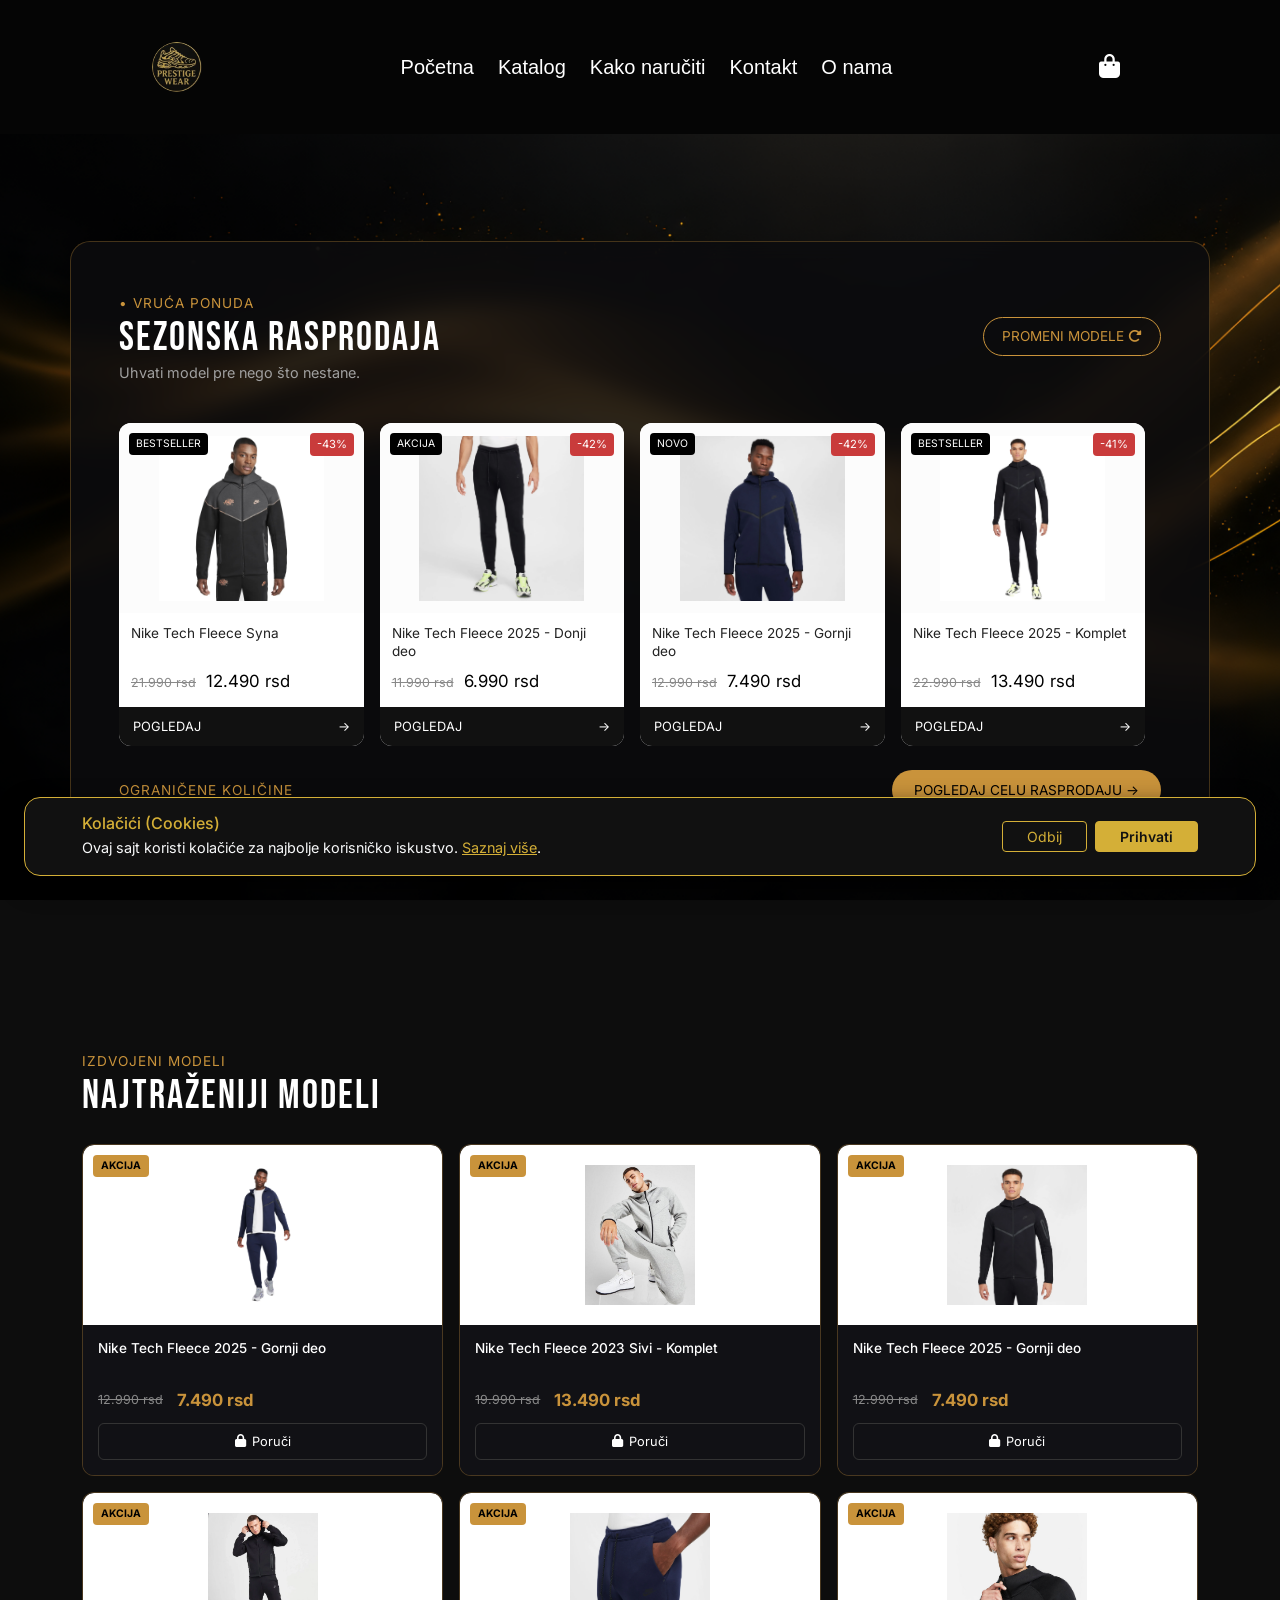
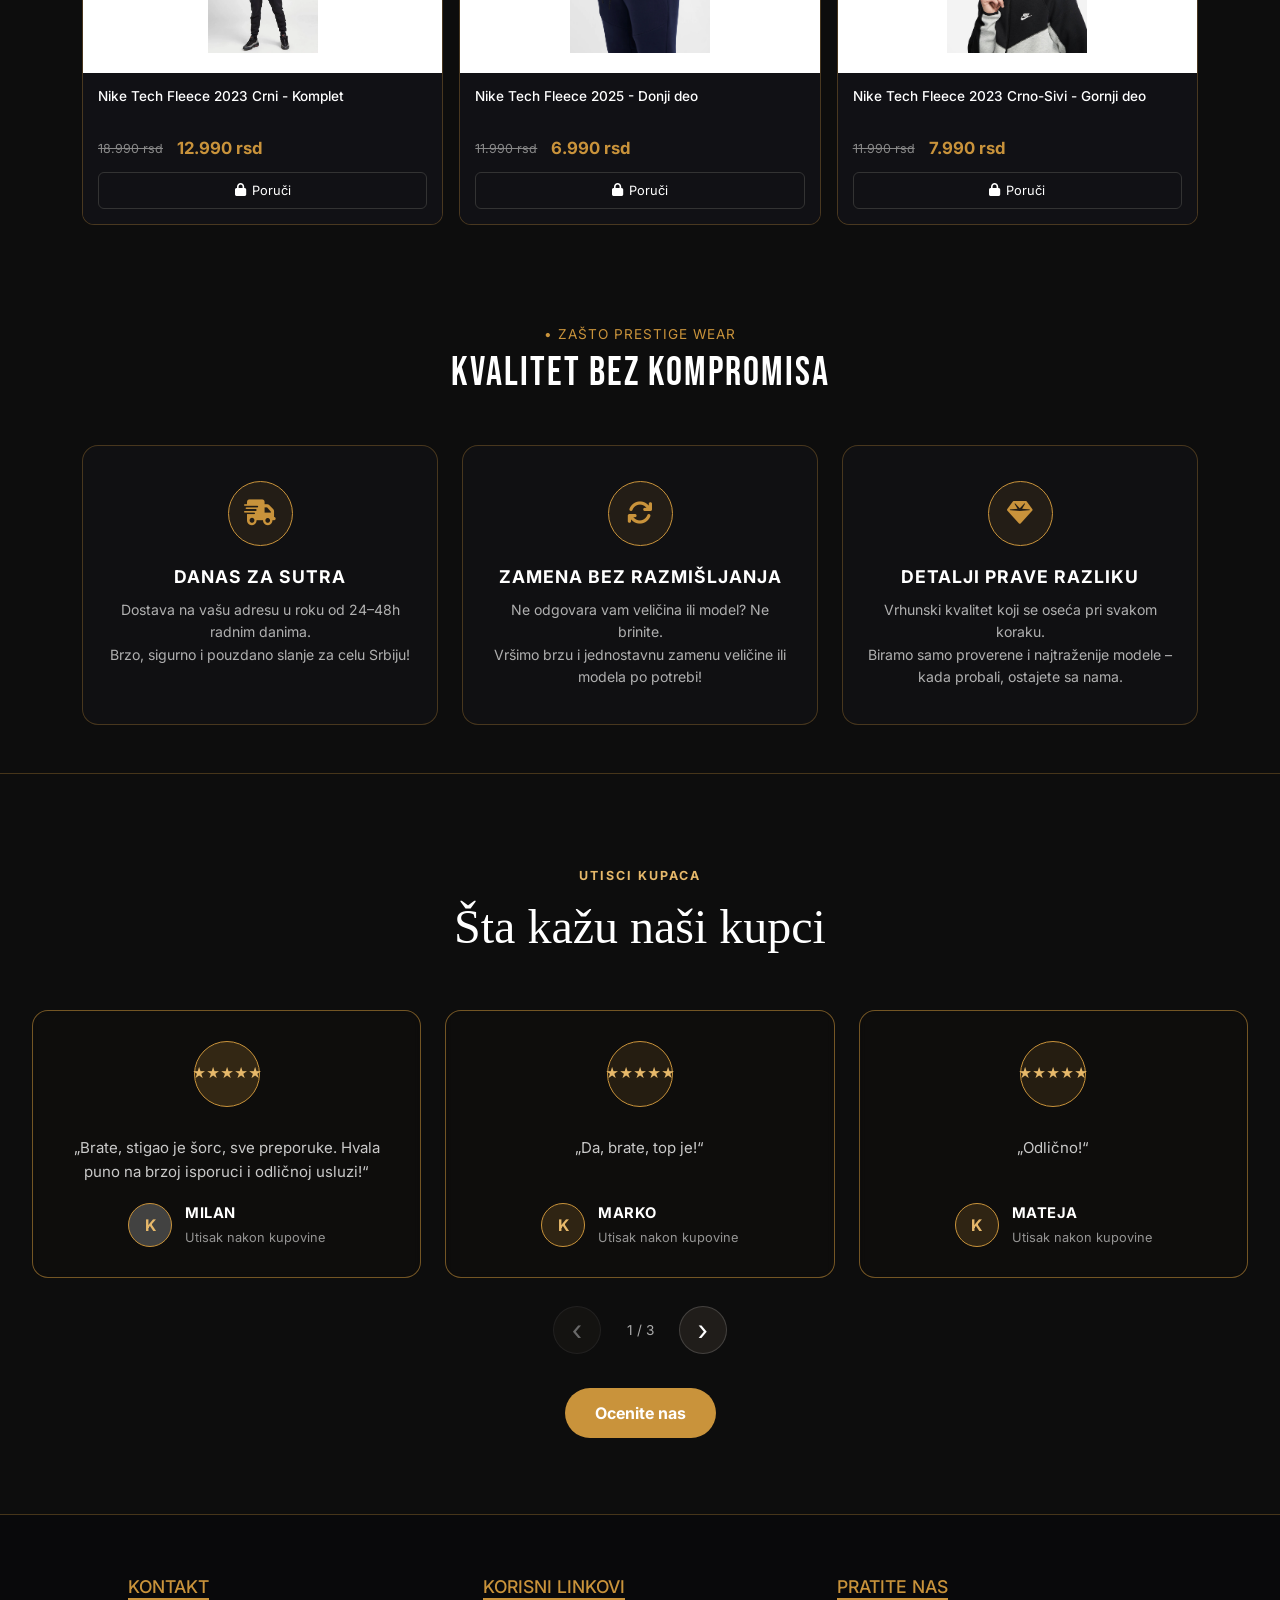
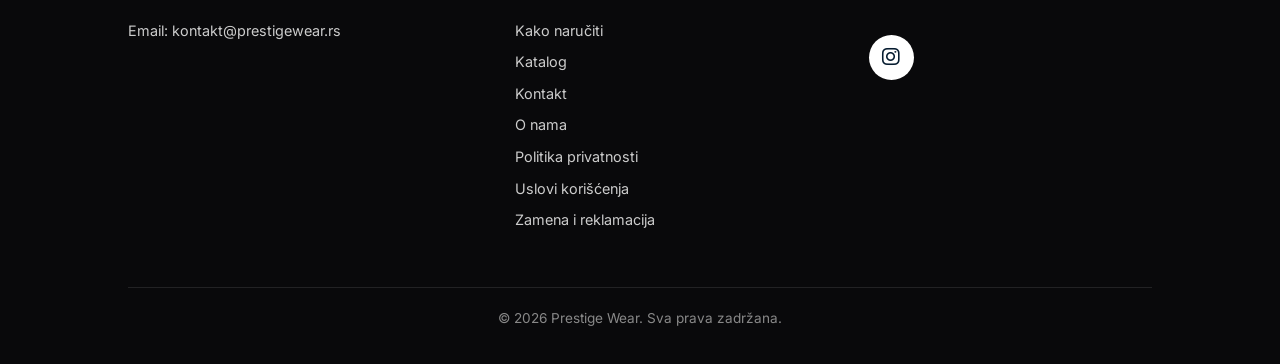
==== commit 9b340e19: "V3.5 Ispravljeni bugovi pre deploy-a" ====
--- a/index.html
+++ b/index.html
@@ -303,7 +303,7 @@
                             <img src="./img/proizvodi slike/techlfleeceeteget2025_1.webp" alt="Nike Tech Fleece Joggers - Gornji deo">
                         </div>
                         <div class="catalog-info">
-                            <div class="catalog-title">Nike Tech Fleece Joggers - Gornji deo</div>
+                            <div class="catalog-title">Nike Tech Fleece 2025 - Gornji deo</div>
                             <div class="catalog-prices">
                                 <span class="price-old">12.990 rsd</span>
                                 <span class="price-new-gold">7.490 rsd</span>
@@ -343,7 +343,7 @@
                             <img src="./img/proizvodi slike/techlfleececrni2025_2.webp" alt="Nike Tech Fleece Joggers - Gornji deo">
                         </div>
                         <div class="catalog-info">
-                            <div class="catalog-title">Nike Tech Fleece Joggers - Gornji deo</div>
+                            <div class="catalog-title">Nike Tech Fleece 2025 - Gornji deo</div>
                             <div class="catalog-prices">
                                 <span class="price-old">12.990 rsd</span>
                                 <span class="price-new-gold">7.490 rsd</span>
